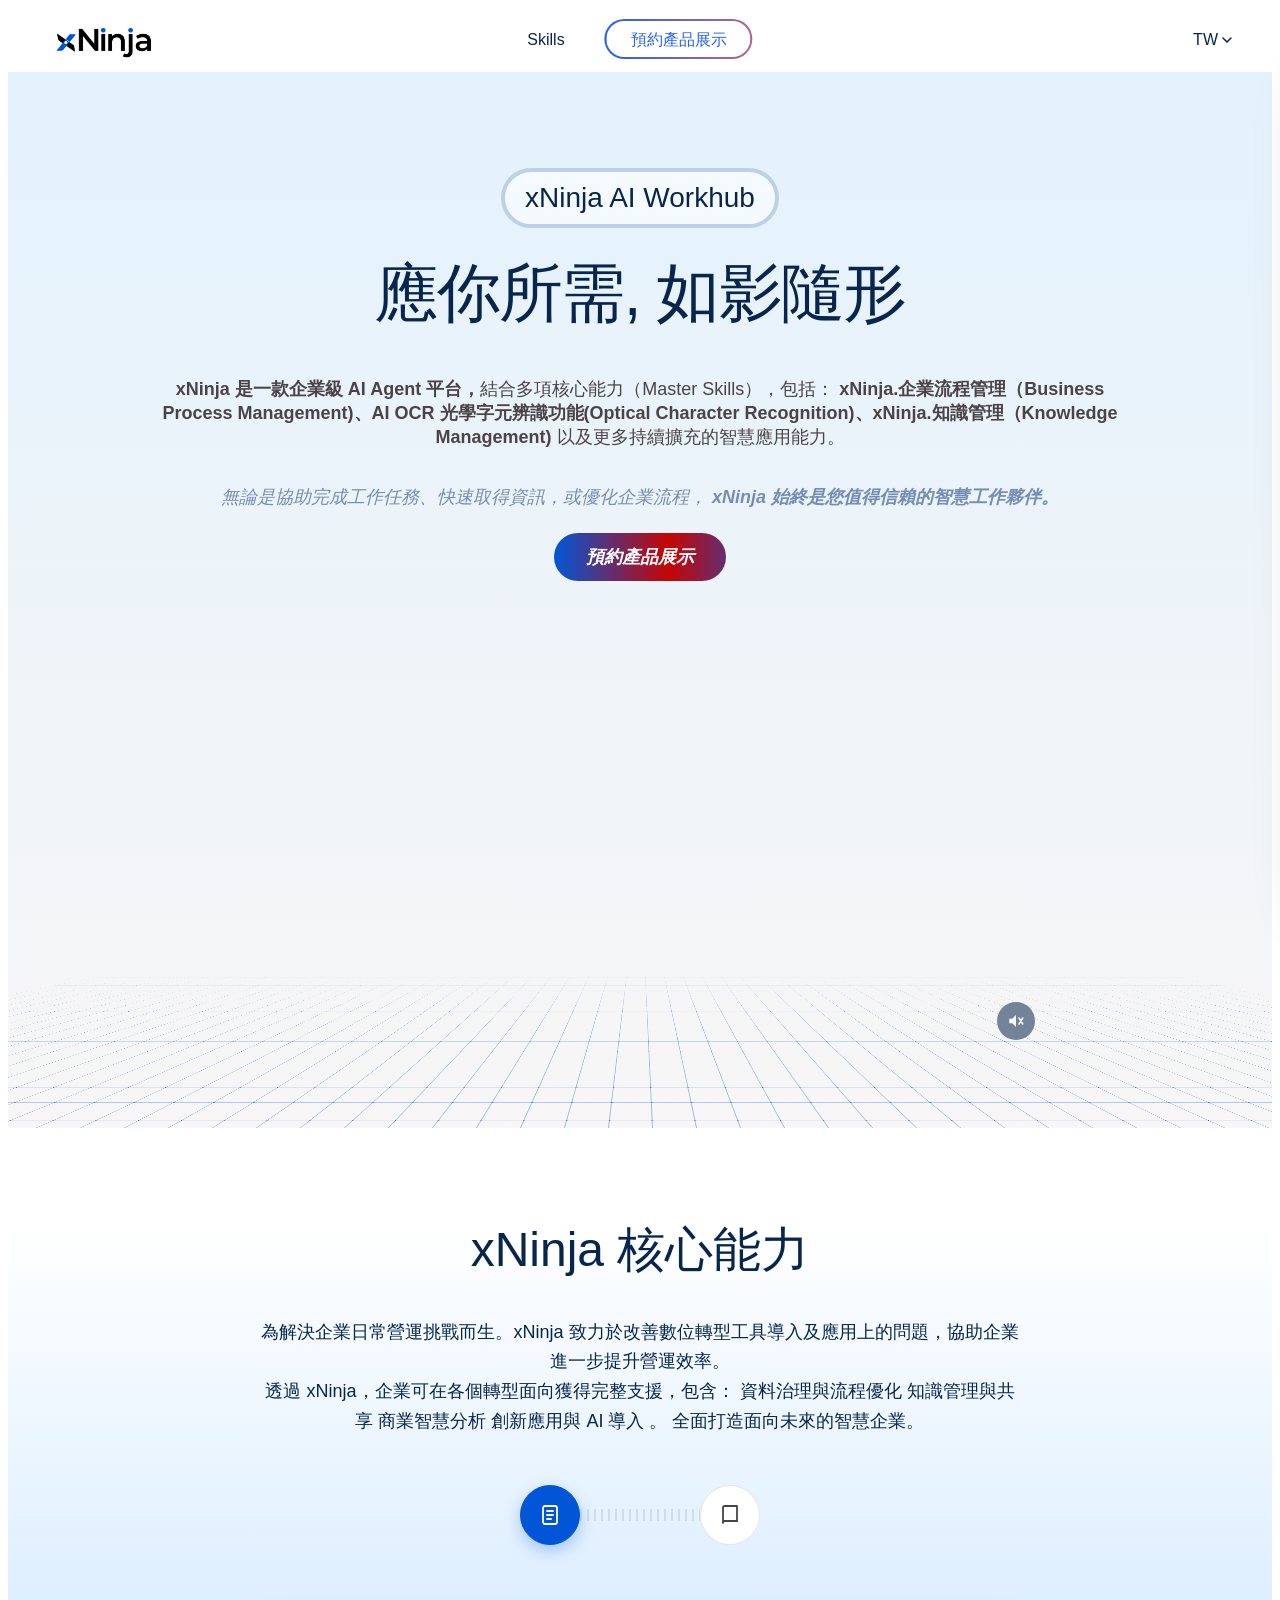
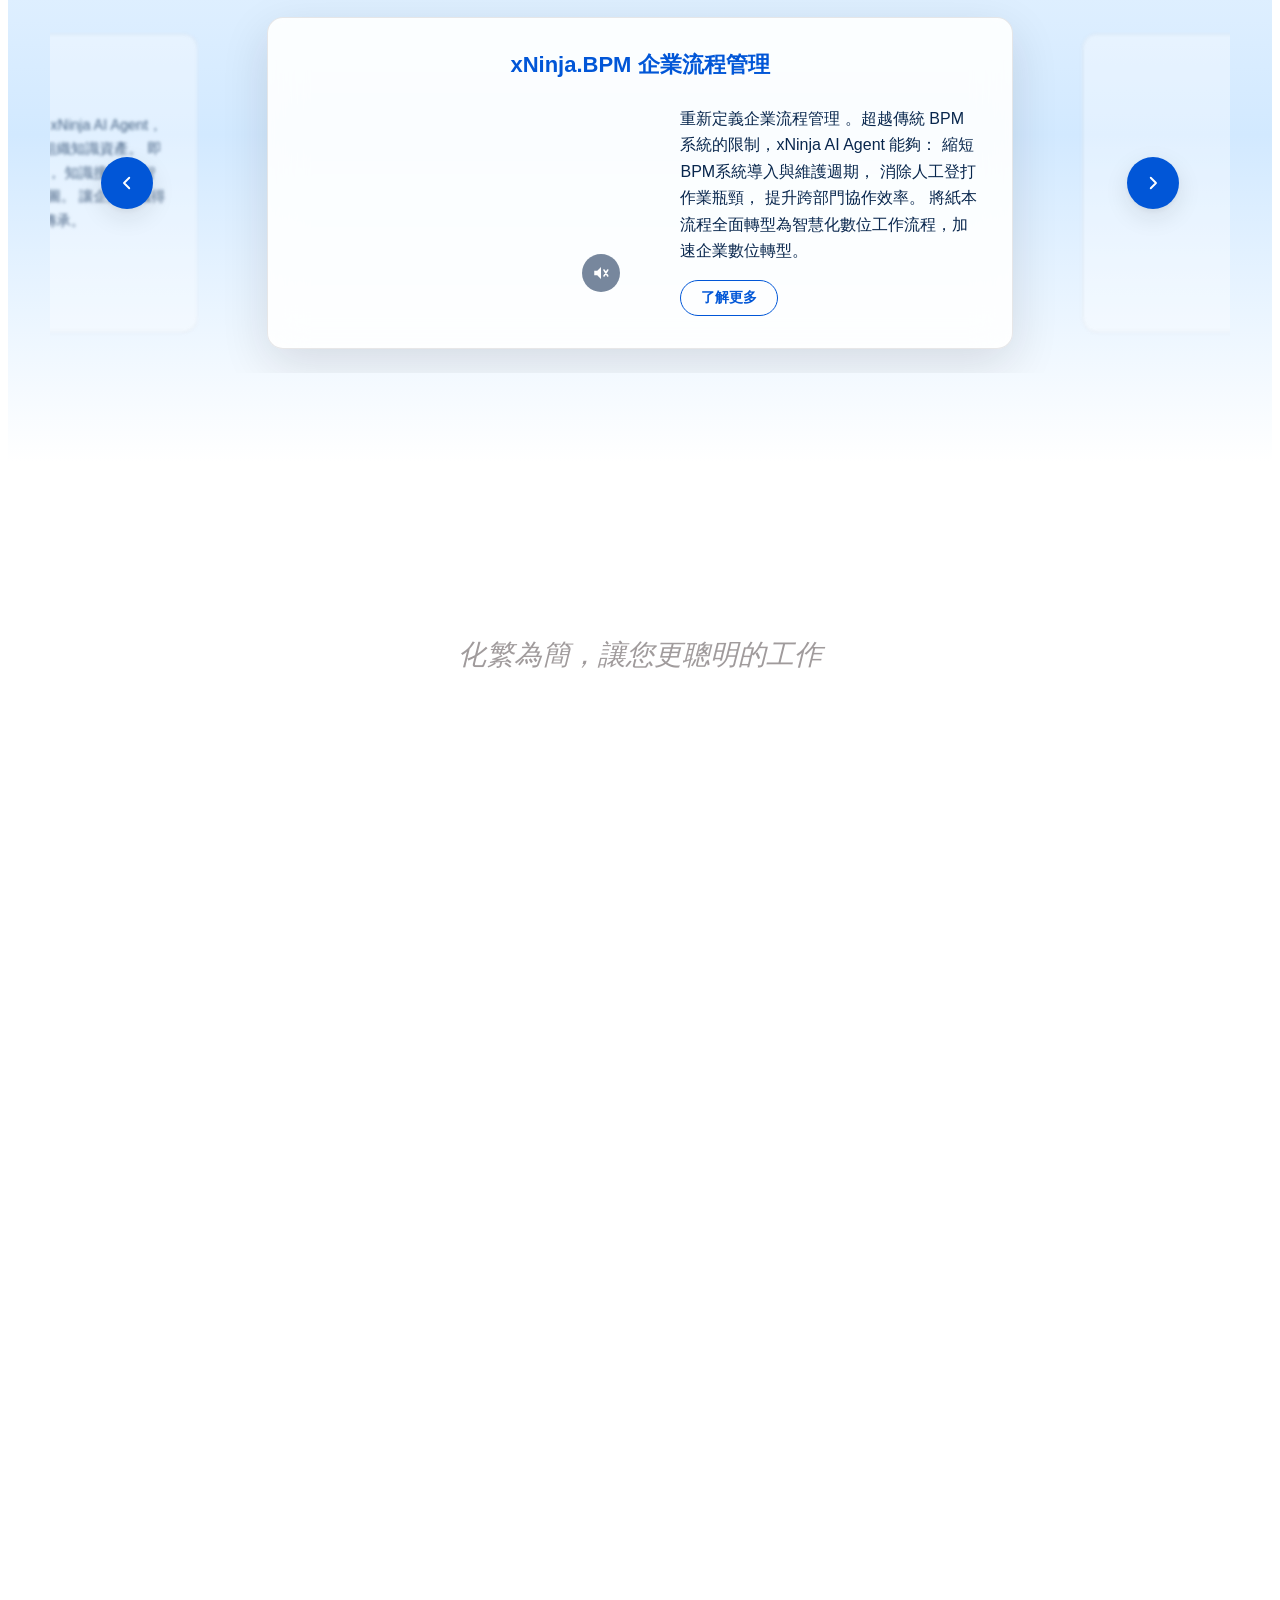
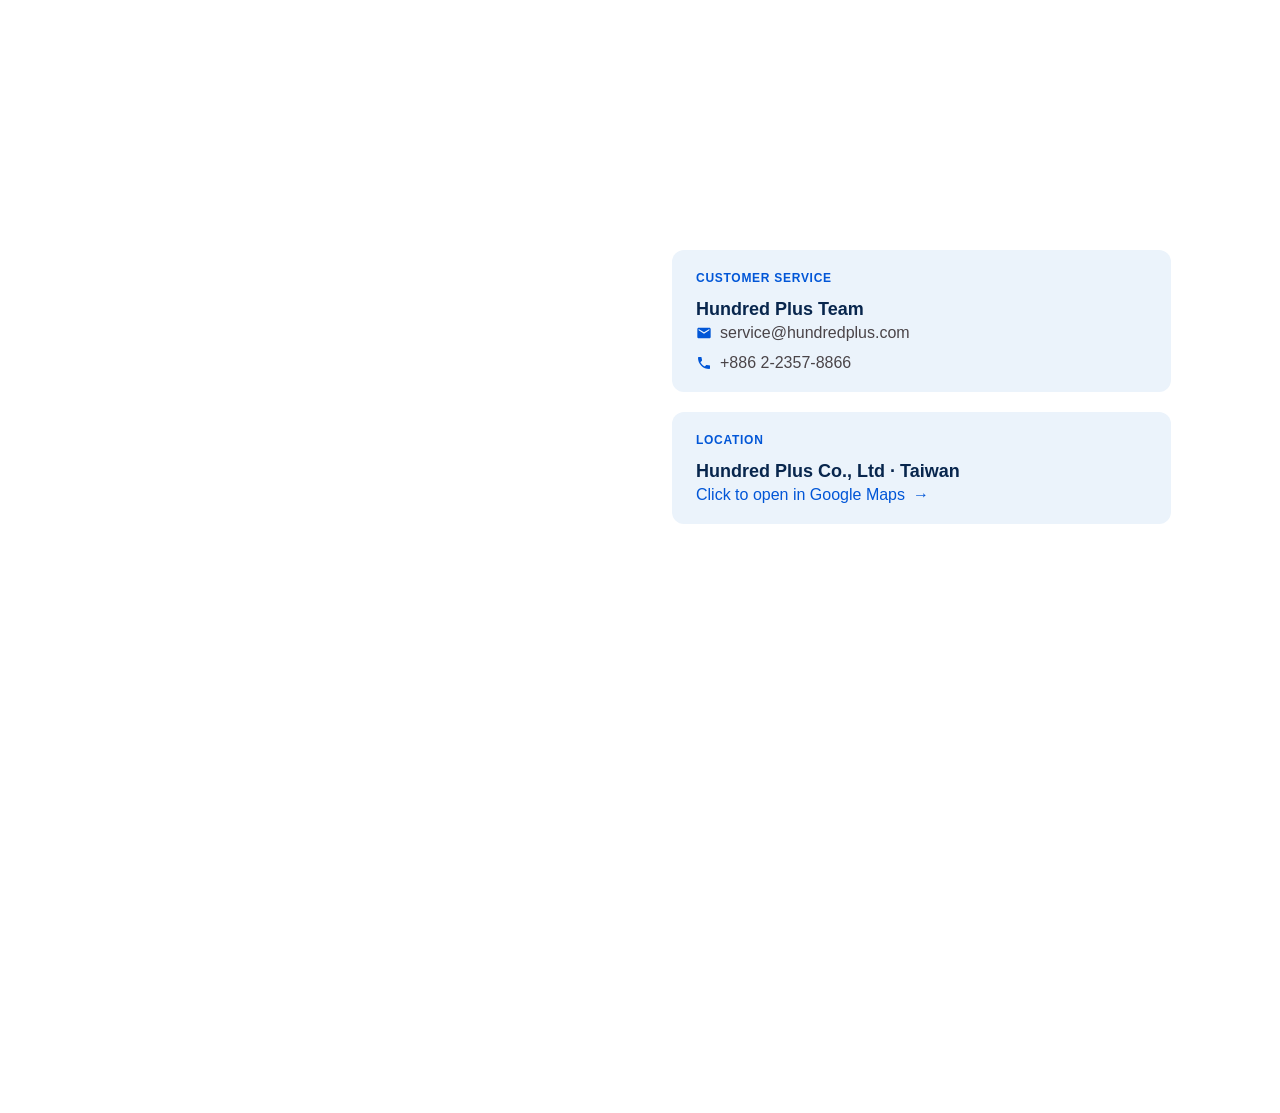
==== tw.html @ 0dd74d6f "Initial commit" ====
<!doctype html>
<html lang="en">
  <head>
    <meta charset="UTF-8" />
    <meta name="viewport" content="width=device-width, initial-scale=1.0" />
    <title>Document</title>
    <!-- In your <head> -->
    <link rel="stylesheet" href="/css/tokens.css" />
    <link rel="stylesheet" href="/css/navbar.css" />
    <link rel="stylesheet" href="/css/fonts.css" />
    <link rel="stylesheet" href="/css/hero.css" />
    <link rel="stylesheet" href="/css/text_sizes.css" />
    <link rel="stylesheet" href="/css/features.css" />
    <link rel="stylesheet" href="/css/cta.css" />
    <link rel="stylesheet" href="/css/footer.css" />
    <link rel="stylesheet" href="/css/demo-popup.css" />
  </head>
  <nav class="navbar">
    <a href="/" class="navbar__logo">
      <img src="../assets/images/xNinja_logo.png" alt="xNinja" />
    </a>

    <ul class="navbar__links">
      <!-- <li><a href="/about.html" data-i18n="nav.about">About Us</a></li> -->
      <!-- <li><a href="/news.html" data-i18n="nav.news">News</a></li> -->

      <!-- Products: mega menu trigger -->
      <li class="navbar__item navbar__has-mega">
        <a
          class="navbar__products-trigger"
          aria-haspopup="true"
          aria-expanded="false"
          >Skills</a
        >

        <div class="mega" role="menu" aria-label="Products">
          <span
            class="mega__corner mega__corner--left"
            aria-hidden="true"
          ></span>
          <span
            class="mega__corner mega__corner--right"
            aria-hidden="true"
          ></span>

          <h3 class="mega__title">xNinja 核心能力</h3>

          <ul class="mega__list">
            <li>
              <a class="mega__link" href="/xNinja_bpm_tw.html" role="menuitem">
                <span
                  >xNinja.企業流程管理（BPM）</span
                >
                <span class="mega__chev" aria-hidden="true">&gt;</span>
              </a>
            </li>
            <li>
              <a class="mega__link" href="/xNinja_km_tw.html" role="menuitem">
                <span>xNinja.知識管理（KM）</span>
                <span class="mega__chev" aria-hidden="true">&gt;</span>
              </a>
            </li>
          </ul>
        </div>
      </li>

      <!-- <li><a href="/pricing.html" data-i18n="nav.pricing">Pricing</a></li> -->
      <li>
        <a href="#" class="navbar__cta" data-demo-open
          >預約產品展示</a
        >
      </li>
    </ul>

    <div class="navbar__lang">
      <button
        class="lang-toggle"
        id="langToggle"
        aria-haspopup="true"
        aria-expanded="false"
      >
        <span id="langCurrent">TW</span>
        <svg
          class="lang-arrow"
          width="10"
          height="6"
          viewBox="0 0 10 6"
          fill="none"
        >
          <path
            d="M1 1L5 5L9 1"
            stroke="currentColor"
            stroke-width="1.5"
            stroke-linecap="round"
          />
        </svg>
      </button>
      <ul class="lang-dropdown" id="langDropdown" role="menu">
        <li><button role="menuitem" data-lang="en">EN</button></li>
        <li><button role="menuitem" data-lang="tw">TW</button></li>
        <!-- <li><button role="menuitem" data-lang="th">TH</button></li>
        <li><button role="menuitem" data-lang="idn">IDN</button></li> -->
      </ul>
    </div>

    <!-- Hamburger (mobile) -->
    <button class="navbar__hamburger" id="hamburger" aria-label="Open menu">
      <span></span><span></span><span></span>
    </button>
  </nav>

  <!-- Mobile drawer -->
  <div class="navbar__drawer" id="navDrawer">
    <ul>
      <li><a href="/about.html">About Us</a></li>
      <li><a href="/news.html">News</a></li>
      <li>
        <a href="/products.html">Products</a>
        <ul class="drawer-sub">
          <li>
            <a href="/xNinja_bpm.html"
              >xNinja. Business Process Management (BPM)</a
            >
          </li>
          <li>
            <a href="/xNinja_km.html"
              >xNinja.Knowledge Management</a
            >
          </li>
        </ul>
      </li>
      <li><a href="/pricing.html">Pricing</a></li>
    </ul>
    <div class="drawer-lang">
      <button href="tw.html">EN</button>
      <button href="tw.html">TW</button>
      <button>TH</button>
      <button >IDN</button>
    </div>
  </div>
  <div class="navbar__overlay" id="navOverlay"></div>


<section class="hero">
  <div class="hero__inner">
  
<h2 class="hero__subhead">xNinja AI Workhub</h2>
  <h1 class="hero__title text-display">
	應你所需, 如影隨形
    </h1>
    <p class="hero__subtitle">
<b>xNinja 是一款企業級 AI Agent 平台，</b>結合多項核心能力（Master Skills），包括：

<b>xNinja.企業流程管理（Business Process Management)、AI OCR 光學字元辨識功能(Optical Character Recognition)、xNinja.知識管理（Knowledge Management)</b>
 以及更多持續擴充的智慧應用能力。</p><br>
   <span class="hero__quote">
      無論是協助完成工作任務、快速取得資訊，或優化企業流程，
<b>xNinja 始終是您值得信賴的智慧工作夥伴。</b>
    </sp> 

    <div class="hero__cta-row">
      <span class="hero__cta-line hero__cta-line--left" aria-hidden="true"></span>
<a href="#" class="hero__cta" data-demo-open>預約產品展示</a>
      <span class="hero__cta-line hero__cta-line--right" aria-hidden="true"></span>
    </div>

     <div class="hero__media">
          <div class="skill_section__video" data-skill-video>
            <video
              class="skill_section__media"
              muted
              loop
              playsinline
              preload="none"
              poster="assets/images/km-video-poster.jpg"
            >
              <source src="assets/video/xNinja-intro.mp4" type="video/webm" />
              <source src="assets/video/xNinja-intro.mp4" type="video/mp4" />
            </video>

            <div class="skill_section__controls">
              <div class="skill_section__controls-group">
                <button
                  type="button"
                  class="skill_section__btn"
                  data-skill-back
                  aria-label="Back 10 seconds"
                >
                  <svg
                    class="skill_section__icon"
                    viewBox="0 0 24 24"
                    aria-hidden="true"
                  >
                    <path
                      d="M11 5v14L2 12zM20 5v14l-9-7z"
                      fill="currentColor"
                    />
                  </svg>
                </button>

                <button
                  type="button"
                  class="skill_section__btn"
                  data-skill-playpause
                  data-playing="false"
                  aria-label="Play"
                >
                  <svg
                    class="skill_section__icon skill_section__icon--play"
                    viewBox="0 0 24 24"
                    aria-hidden="true"
                  >
                    <path d="M8 5v14l11-7z" fill="currentColor" />
                  </svg>
                  <svg
                    class="skill_section__icon skill_section__icon--pause"
                    viewBox="0 0 24 24"
                    aria-hidden="true"
                  >
                    <path d="M7 5h3v14H7zM14 5h3v14h-3z" fill="currentColor" />
                  </svg>
                </button>

                <button
                  type="button"
                  class="skill_section__btn"
                  data-skill-forward
                  aria-label="Forward 10 seconds"
                >
                  <svg
                    class="skill_section__icon"
                    viewBox="0 0 24 24"
                    aria-hidden="true"
                  >
                    <path d="M13 5v14l9-7zM4 5v14l9-7z" fill="currentColor" />
                  </svg>
                </button>
              </div>

              <button
                type="button"
                class="skill_section__btn"
                data-sound-toggle
                aria-pressed="false"
                aria-label="Turn on sound"
              >
                <svg
                  class="skill_section__icon skill_section__icon--muted"
                  viewBox="0 0 24 24"
                  aria-hidden="true"
                >
                  <path d="M3 9v6h4l5 5V4L7 9H3z" fill="currentColor" />
                  <path
                    d="M16 8l5 8M21 8l-5 8"
                    stroke="currentColor"
                    stroke-width="2"
                    stroke-linecap="round"
                    fill="none"
                  />
                </svg>
                <svg
                  class="skill_section__icon skill_section__icon--sound"
                  viewBox="0 0 24 24"
                  aria-hidden="true"
                >
                  <path d="M3 9v6h4l5 5V4L7 9H3z" fill="currentColor" />
                  <path
                    d="M16 9a4 4 0 0 1 0 6M18.5 6.5a8 8 0 0 1 0 11"
                    fill="none"
                    stroke="currentColor"
                    stroke-width="2"
                    stroke-linecap="round"
                  />
                </svg>
              </button>
            </div>
          </div>
        </div>
  </div>
</section>

<section class="skills">
  <div class="skills__inner">
    <div class="skills__intro"> <h2 class="skills__title">xNinja 核心能力</h2>
    <span class="skills__lead text-body-lg">
    為解決企業日常營運挑戰而生。xNinja 致力於改善數位轉型工具導入及應用上的問題，協助企業進一步提升營運效率。
<br>透過 xNinja，企業可在各個轉型面向獲得完整支援，包含：
資料治理與流程優化
知識管理與共享
商業智慧分析
創新應用與 AI 導入 。
全面打造面向未來的智慧企業。
</div>
   
<!-- Skill stepper: one icon per Master Skill -->
<!-- Skill stepper: one icon per Master Skill -->
<div class="skills__steps" aria-label="xNinja Master Skills">
  <!-- BPM — form icon -->
  <button
    class="skills__step skills__step--active"
    type="button"
    data-skill-key="skills.bpm.video"
    aria-label="xNinja.Business Process Management"
  >
    <svg viewBox="0 0 24 24" fill="none" stroke="currentColor"
         stroke-width="1.8" stroke-linecap="round" stroke-linejoin="round" aria-hidden="true">
      <rect x="5" y="3" width="14" height="18" rx="2" />
      <path d="M9 8h6M9 12h6M9 16h4" />
    </svg>
  </button>

  <span class="skills__step-line" aria-hidden="true"></span>

  <!-- KM — book icon -->
  <button
    class="skills__step"
    type="button"
    data-skill-key="skills.km.video"
    aria-label="xNinja.Knowledge Management"
  >
    <svg viewBox="0 0 24 24" fill="none" stroke="currentColor"
         stroke-width="1.8" stroke-linecap="round" stroke-linejoin="round" aria-hidden="true">
      <path d="M5 4.5A1.5 1.5 0 0 1 6.5 3H19v15H6.5A1.5 1.5 0 0 0 5 19.5z" />
      <path d="M5 19.5A1.5 1.5 0 0 1 6.5 18H19" />
    </svg>
  </button>
</div>
    <div class="skills__carousel">
      <button class="skills__nav skills__nav--prev" type="button" aria-label="Previous skill">
        <svg width="18" height="18" viewBox="0 0 24 24" aria-hidden="true">
          <path d="M15 5l-7 7 7 7" fill="none" stroke="currentColor" stroke-width="2.5" stroke-linecap="round" stroke-linejoin="round" />
        </svg>
      </button>

      <div class="skills__viewport">
        <div class="skills__track">

          <!-- Card: BPM -->
          <article class="skill-card skill-card--active" data-video-key="skills.bpm.video">
            <h3 class="skill-card__title">xNinja.BPM 企業流程管理</h3>
            <div class="skill-card__body">
            <div class="skill_section__video" data-skill-video>
  <video
    class="skill_section__media"
    muted
    loop
    playsinline
    preload="none"
    poster="assets/images/bpm-video-poster.jpg">
    <source src="assets/video/bpm-demo.webm" type="video/webm">
    <source src="assets/video/bpm-demo.mp4" type="video/mp4">
  </video>

  <div class="skill_section__controls">
    <div class="skill_section__controls-group">
      <button type="button" class="skill_section__btn" data-skill-back aria-label="Back 10 seconds">
        <svg class="skill_section__icon" viewBox="0 0 24 24" aria-hidden="true">
          <path d="M11 5v14L2 12zM20 5v14l-9-7z" fill="currentColor"/>
        </svg>
      </button>

      <button type="button" class="skill_section__btn" data-skill-playpause data-playing="false" aria-label="Play">
        <svg class="skill_section__icon skill_section__icon--play" viewBox="0 0 24 24" aria-hidden="true">
          <path d="M8 5v14l11-7z" fill="currentColor"/>
        </svg>
        <svg class="skill_section__icon skill_section__icon--pause" viewBox="0 0 24 24" aria-hidden="true">
          <path d="M7 5h3v14H7zM14 5h3v14h-3z" fill="currentColor"/>
        </svg>
      </button>

      <button type="button" class="skill_section__btn" data-skill-forward aria-label="Forward 10 seconds">
        <svg class="skill_section__icon" viewBox="0 0 24 24" aria-hidden="true">
          <path d="M13 5v14l9-7zM4 5v14l9-7z" fill="currentColor"/>
        </svg>
      </button>
    </div>

    <button type="button" class="skill_section__btn" data-sound-toggle aria-pressed="false" aria-label="Turn on sound">
      <svg class="skill_section__icon skill_section__icon--muted" viewBox="0 0 24 24" aria-hidden="true">
        <path d="M3 9v6h4l5 5V4L7 9H3z" fill="currentColor"/>
        <path d="M16 8l5 8M21 8l-5 8" stroke="currentColor" stroke-width="2" stroke-linecap="round" fill="none"/>
      </svg>
      <svg class="skill_section__icon skill_section__icon--sound" viewBox="0 0 24 24" aria-hidden="true">
        <path d="M3 9v6h4l5 5V4L7 9H3z" fill="currentColor"/>
        <path d="M16 9a4 4 0 0 1 0 6M18.5 6.5a8 8 0 0 1 0 11" fill="none" stroke="currentColor" stroke-width="2" stroke-linecap="round"/>
      </svg>
    </button>
  </div>
</div>
              <div class="skill-card__text">
                <p class="skill-card__desc text-body">
                重新定義企業流程管理 。超越傳統 BPM 系統的限制，xNinja AI Agent 能夠：
縮短BPM系統導入與維護週期，
消除人工登打作業瓶頸，
提升跨部門協作效率。
將紙本流程全面轉型為智慧化數位工作流程，加速企業數位轉型。
 </p>
           
                <a class="skill-card__more" href="/xNinja_bpm_tw.html">了解更多</a>
              </div>
            </div>
          </article>

          <!-- Card: KM -->
          <article class="skill-card" data-video-key="skills.km.video">
            <h3 class="skill-card__title">xNinja.知識管理</h3>
            <div class="skill-card__body">
          <div class="skill_section__video" data-skill-video>
  <video
    class="skill_section__media"
    muted
    loop
    playsinline
    preload="none"
    poster="assets/images/km-video-poster.jpg">
    <source src="assets/video/km-demo.webm" type="video/webm">
    <source src="assets/video/km-demo.mp4" type="video/mp4">
  </video>

  <div class="skill_section__controls">
    <div class="skill_section__controls-group">
      <button type="button" class="skill_section__btn" data-skill-back aria-label="Back 10 seconds">
        <svg class="skill_section__icon" viewBox="0 0 24 24" aria-hidden="true">
          <path d="M11 5v14L2 12zM20 5v14l-9-7z" fill="currentColor"/>
        </svg>
      </button>

      <button type="button" class="skill_section__btn" data-skill-playpause data-playing="false" aria-label="Play">
        <svg class="skill_section__icon skill_section__icon--play" viewBox="0 0 24 24" aria-hidden="true">
          <path d="M8 5v14l11-7z" fill="currentColor"/>
        </svg>
        <svg class="skill_section__icon skill_section__icon--pause" viewBox="0 0 24 24" aria-hidden="true">
          <path d="M7 5h3v14H7zM14 5h3v14h-3z" fill="currentColor"/>
        </svg>
      </button>

      <button type="button" class="skill_section__btn" data-skill-forward aria-label="Forward 10 seconds">
        <svg class="skill_section__icon" viewBox="0 0 24 24" aria-hidden="true">
          <path d="M13 5v14l9-7zM4 5v14l9-7z" fill="currentColor"/>
        </svg>
      </button>
    </div>

 
  </div>
</div>
              <div class="skill-card__text">
                <p class="skill-card__desc text-body">
                釋放企業知識價值
透過 xNinja AI Agent，企業能夠更有效地運用組織知識資產。
即時完成：
知識文章生成，
知識搜尋，
智慧重點摘要，
企業流程圖。
讓企業知識得以快速被找出、應用與傳承。</p>
                <a class="skill-card__more" href="/xNinja_km_tw.html">了解更多</a>
              </div>
            </div>
          </article>

        </div>
      </div>

      <button class="skills__nav skills__nav--next" type="button" aria-label="Next skill">
        <svg width="18" height="18" viewBox="0 0 24 24" aria-hidden="true">
          <path d="M9 5l7 7-7 7" fill="none" stroke="currentColor" stroke-width="2.5" stroke-linecap="round" stroke-linejoin="round" />
        </svg>
      </button>
    </div>
  </div>
</section>

<section class="challenge">
  <div class="challenge__inner">
    <div class="challenge__header">
    <h2 class="skills__title reveal reveal--up">
      xNinja 協助企業解決的挑戰<br>
    </h2>
      <span class="skills__subtitle">化繁為簡，讓您更聰明的工作</span>
      </div>
    <!-- Row 1: text left, image right -->
    <div class="challenge__row">
      <div class="challenge__content reveal reveal--left">
        <h3 class="challenge__subtitle">
          快速推動企業數位化
        </h3>
        <ul class="challenge__list">
          <li class="challenge__item">
            <svg class="challenge__check" viewBox="0 0 20 20" aria-hidden="true">
              <circle cx="10" cy="10" r="10" />
              <path d="M5.8 10.3l2.7 2.7 5.7-6" />
            </svg>
            <span>消除冗長的系統導入週期</span>
          </li>
          <li class="challenge__item text-body">
            <svg class="challenge__check" viewBox="0 0 20 20" aria-hidden="true">
              <circle cx="10" cy="10" r="10" />
              <path d="M5.8 10.3l2.7 2.7 5.7-6" />
            </svg>
            <span>打破語言與跨國溝通障礙</span>
          </li>
          <li class="challenge__item text-body">
            <svg class="challenge__check" viewBox="0 0 20 20" aria-hidden="true">
              <circle cx="10" cy="10" r="10" />
              <path d="M5.8 10.3l2.7 2.7 5.7-6" />
            </svg>
            <span>建立全企業一致性的表單與流程標準</span>
          </li>
          <li class="challenge__item text-body">
            <svg class="challenge__check" viewBox="0 0 20 20" aria-hidden="true">
              <circle cx="10" cy="10" r="10" />
              <path d="M5.8 10.3l2.7 2.7 5.7-6" />
            </svg>
            <span>加速資料蒐集與處理效率</span>
          </li>
        </ul>
      </div>

      <div class="challenge__media reveal reveal--right" role="img"
           aria-label="Rapid enterprise digitalization illustration">
          <img src="/assets/images/bpm_illustration.png">
          </div>
    </div>

    <!-- Row 2: image left, text right -->
    <div class="challenge__row challenge__row--reverse">
      <div class="challenge__content reveal reveal--right">
        <h3 class="challenge__subtitle">
          提升組織生產力
        </h3>
        <ul class="challenge__list">
          <li class="challenge__item text-body">
            <svg class="challenge__check" viewBox="0 0 20 20" aria-hidden="true">
              <circle cx="10" cy="10" r="10" />
              <path d="M5.8 10.3l2.7 2.7 5.7-6" />
            </svg>
            <span>輕鬆將企業知識與文件集中管理</span>
          </li>
          <li class="challenge__item text-body">
            <svg class="challenge__check" viewBox="0 0 20 20" aria-hidden="true">
              <circle cx="10" cy="10" r="10" />
              <path d="M5.8 10.3l2.7 2.7 5.7-6" />
            </svg>
            <span>快速取得關鍵資訊，讓員工專注於高價值工作</span>
          </li>
          <li class="challenge__item text-body">
            <svg class="challenge__check" viewBox="0 0 20 20" aria-hidden="true">
              <circle cx="10" cy="10" r="10" />
              <path d="M5.8 10.3l2.7 2.7 5.7-6" />
            </svg>
            <span>將複雜文件轉換為精簡且可執行的摘要內容</span>
          </li>
          <li class="challenge__item text-body">
            <svg class="challenge__check" viewBox="0 0 20 20" aria-hidden="true">
              <circle cx="10" cy="10" r="10" />
              <path d="M5.8 10.3l2.7 2.7 5.7-6" />
            </svg>
            <span>透過流程圖提高理解效率與執行品質</span>
          </li>
        </ul>
      </div>

      <div class="challenge__media reveal reveal--left" role="img"
           aria-label="Accelerated workforce productivity illustration">
          <img src="/assets/images/km_illustration.png"></div>
    </div>
  </div>
</section>


<section class="cta">
  <div class="cta__panel">
    <div class="cta__grid">
      <!-- Left: intro -->
      <div class="cta__intro">
        <h2 class="cta__title">體驗 xNinja 的智慧工作方式</h2>
        <p class="cta__lead text-body-lg">立即聯繫 百加資通團隊，安排進一步展示，親身體驗 xNinja 如何協助企業打造更高效、更智慧的辦公模式。</p>
        <a class="cta__button" href="#" data-demo-open>
          <span>預約產品展示</span>
          <span aria-hidden="true">→</span>
        </a>
      </div>

      <!-- Right: contact cards -->
      <div class="cta__cards">
        <div class="cta__card">
          <span class="text-label cta__label">Customer Service</span>
          <p class="cta__name">Hundred Plus Team</p>
          <a class="cta__email" href="mailto:service@hundredplus.com">
            <svg class="cta__icon" viewBox="0 0 24 24" fill="currentColor" aria-hidden="true">
              <path d="M20 4H4c-1.1 0-1.99.9-1.99 2L2 18c0 1.1.9 2 2 2h16c1.1 0 2-.9 2-2V6c0-1.1-.9-2-2-2zm0 4l-8 5-8-5V6l8 5 8-5v2z"/>
            </svg>
            service@hundredplus.com
          </a>
          <a class="cta__phone" href="tel:+886223578866">
            <svg class="cta__icon" viewBox="0 0 24 24" fill="currentColor" aria-hidden="true">
              <path d="M6.62 10.79c1.44 2.83 3.76 5.14 6.59 6.59l2.2-2.2c.27-.27.67-.36 1.02-.24 1.12.37 2.33.57 3.57.57.55 0 1 .45 1 1V20c0 .55-.45 1-1 1-9.39 0-17-7.61-17-17 0-.55.45-1 1-1h3.5c.55 0 1 .45 1 1 0 1.25.2 2.45.57 3.57.11.35.03.74-.25 1.02l-2.2 2.2z"/>
            </svg>
            +886 2-2357-8866
          </a>
        </div>

        <!-- <div class="cta__card">
          <span class="text-label cta__label">聯絡資訊</span>
          <div class="cta__contact">
            <p class="cta__name">Oscar Shan</p>
            <a class="cta__email" href="mailto:reyner@hundredplus.com">
              <svg class="cta__icon" viewBox="0 0 24 24" fill="currentColor" aria-hidden="true">
                <path d="M20 4H4c-1.1 0-1.99.9-1.99 2L2 18c0 1.1.9 2 2 2h16c1.1 0 2-.9 2-2V6c0-1.1-.9-2-2-2zm0 4l-8 5-8-5V6l8 5 8-5v2z"/>
              </svg>
              oscar.shan@hundredplus.com
            </a>
            <a class="cta__phone" href="tel:+886223578866,100">
              <svg class="cta__icon" viewBox="0 0 24 24" fill="currentColor" aria-hidden="true">
                <path d="M6.62 10.79c1.44 2.83 3.76 5.14 6.59 6.59l2.2-2.2c.27-.27.67-.36 1.02-.24 1.12.37 2.33.57 3.57.57.55 0 1 .45 1 1V20c0 .55-.45 1-1 1-9.39 0-17-7.61-17-17 0-.55.45-1 1-1h3.5c.55 0 1 .45 1 1 0 1.25.2 2.45.57 3.57.11.35.03.74-.25 1.02l-2.2 2.2z"/>
              </svg>
              +886 2-2357-8866 #108
            </a>
          </div>
          <div class="cta__contact">
            <p class="cta__name">Evelyn Tang</p>
            <a class="cta__email" href="mailto:new.han@hundredplus.com">
              <svg class="cta__icon" viewBox="0 0 24 24" fill="currentColor" aria-hidden="true">
                <path d="M20 4H4c-1.1 0-1.99.9-1.99 2L2 18c0 1.1.9 2 2 2h16c1.1 0 2-.9 2-2V6c0-1.1-.9-2-2-2zm0 4l-8 5-8-5V6l8 5 8-5v2z"/>
              </svg>
              evelyn.tang@hundredplus.com
            </a>
            <a class="cta__phone" href="tel:+886223578866,106">
              <svg class="cta__icon" viewBox="0 0 24 24" fill="currentColor" aria-hidden="true">
                <path d="M6.62 10.79c1.44 2.83 3.76 5.14 6.59 6.59l2.2-2.2c.27-.27.67-.36 1.02-.24 1.12.37 2.33.57 3.57.57.55 0 1 .45 1 1V20c0 .55-.45 1-1 1-9.39 0-17-7.61-17-17 0-.55.45-1 1-1h3.5c.55 0 1 .45 1 1 0 1.25.2 2.45.57 3.57.11.35.03.74-.25 1.02l-2.2 2.2z"/>
              </svg>
              +886 2-2357-8866 #105
            </a>
          </div>
        </div> -->

        <div class="cta__card">
          <span class="text-label cta__label">
            <span>Location</span>
          </span>
          <p class="cta__name">Hundred Plus Co., Ltd · Taiwan</p>
          <a class="cta__email cta__maplink"
             href="https://maps.google.com/?q=Hundred+Plus+Co+Ltd+Taiwan"
             target="_blank" rel="noopener">
            <span>Click to open in Google Maps</span>
            <span aria-hidden="true">→</span>
          </a>
        </div>
      </div>
    </div>
  </div>
</section>
<div id="demo-modal-placeholder"></div> 
<div id="footer-placeholder"></div>
<script src="/js/navbar.js"></script>
<script src="/js/features.js"></script>
<script src="/js/homepage.js"></script>
<script src="/js/demo-popup.js"></script>
<script src="js/skill-video.js"></script>
</body>
</html>
---- css/tokens.css ----
/* ==========================================================================
   Design Tokens
   Project typography system — EN / ZH / TH
   ========================================================================== */

:root {
  /* --------------------------------------------------------------------------
     FONT STACKS
     Local files loaded via @font-face in fonts.css.
     Fallbacks ordered: same style → OS default → generic.
  -------------------------------------------------------------------------- */

  --font-en: "Montserrat", sans-serif;
  --font-mono: "Montserrat", sans-serif;
  --font-tw: "ChironGoRoundTC", "Noto Sans TC", sans-serif;
  --font-th: "Noto Sans Thai", sans-serif;

  /* --------------------------------------------------------------------------
     TYPE SCALE  (fluid via clamp — min @ ~375px / max @ ~1440px)
     Usage: font-size: var(--scale-lg);
  -------------------------------------------------------------------------- */

  --scale-2xs: clamp(0.625rem, 1.4vw, 0.75rem); /*  10–12px */
  --scale-xs: clamp(0.75rem, 1.8vw, 0.875rem); /*  12–14px */
  --scale-sm: clamp(0.875rem, 2vw, 1rem); /*  14–16px */
  --scale-base: clamp(1rem, 2.2vw, 1.125rem); /*  16–18px */
  --scale-lg: clamp(1.125rem, 2.5vw, 1.375rem); /*  18–22px */
  --scale-xl: clamp(1.375rem, 3.5vw, 1.75rem); /*  22–28px */
  --scale-2xl: clamp(1.75rem, 4.5vw, 2.25rem); /*  28–36px */
  --scale-3xl: clamp(2.25rem, 6vw, 3rem); /*  36–48px */
  --scale-4xl: clamp(3rem, 8vw, 4rem); /*  48–64px */
  --scale-5xl: clamp(3.75rem, 10vw, 5rem); /*  60–80px */

  /* --------------------------------------------------------------------------
     FONT WEIGHTS
     Montserrat: 100 / 200 / 300 / 400 / 500 / 600 / 700 / 800 / 900 (+ italics)
     DM Mono: 300 / 400 / 500 (+ italics)
     ChironGoRoundTC: 300 / 400 / 500 / 600 / 700 / 800 / 900
     Noto Sans Thai: 100 / 300 / 400 / 500 / 600 / 700 / 800 / 900
  -------------------------------------------------------------------------- */

  --weight-thin: 100;
  --weight-extralight: 200;
  --weight-light: 300;
  --weight-regular: 400;
  --weight-medium: 500;
  --weight-semibold: 600;
  --weight-bold: 700;
  --weight-extrabold: 800;
  --weight-black: 900;

  /* DM Mono only ships 300 / 400 / 500 — use these aliases for mono text */
  --weight-mono-light: 300;
  --weight-mono-regular: 400;
  --weight-mono-medium: 500;

  /* --------------------------------------------------------------------------
     LINE HEIGHTS — per-language
     Thai vowels stack above AND below consonants → needs the most room.
     CJK square glyphs → mid range.
     Latin → tightest at display, relaxed at body.
  -------------------------------------------------------------------------- */

  /* English (Montserrat) */
  --lh-en-display: 1.05;
  --lh-en-heading: 1.2;
  --lh-en-subhead: 1.3;
  --lh-en-body: 1.65;
  --lh-en-caption: 1.5;
  --lh-en-label: 1.4;

  /* Chinese (ChironGoRoundTC) */
  --lh-tw-display: 1.1;
  --lh-tw-heading: 1.2;
  --lh-tw-subhead: 1.3;
  --lh-tw-body: 1.85; /* CJK needs generous line spacing */
  --lh-tw-caption: 1.6;
  --lh-tw-label: 1.5;

  /* Thai (Noto Sans Thai) */
  --lh-th-display: 1.2;
  --lh-th-heading: 1.3;
  --lh-th-subhead: 1.45;
  --lh-th-body: 2; /* minimum — diacritics above + below */
  --lh-th-caption: 1.7;
  --lh-th-label: 1.6;

  /* Feature Grid Spacing */
  --page-x: clamp(var(--space-6), 5vw, var(--space-16));
  /* --------------------------------------------------------------------------
     LETTER SPACING — per-language
     EN: tighten at large display, open up at small caps/labels.
     TW: slightly positive at display; NEVER negative for CJK.
     TH: leave at 0 — Thai script doesn't use tracking.
  -------------------------------------------------------------------------- */

  --ls-en-display: -0.025em;
  --ls-en-heading: -0.015em;
  --ls-en-subhead: -0.01em;
  --ls-en-body: 0em;
  --ls-en-label: 0.06em; /* uppercase labels */
  --ls-en-caption: 0.01em;

  --ls-tw-display: 0.02em;
  --ls-tw-heading: 0.01em;
  --ls-tw-body: 0em;
  --ls-tw-label: 0.05em;

  --ls-th-display: 0em;
  --ls-th-body: 0em;

  /* --------------------------------------------------------------------------
     COLORS
  -------------------------------------------------------------------------- */

  /* Core brand */
  --color-ink: #08264d;
  --color-ink-secondary: #4a4448; /* muted text, placeholders */
  --color-ink-tertiary: #6b6568; /* captions, disabled */
  --color-ink-disabled: #a09b9c;

  /* Accent — blue */
  --color-blue: #0156d7;
  --color-blue-hover: #013c97; /* darken ~8% */
  --color-blue-active: #002256; /* darken ~16% */
  --color-blue-subtle: #ebf3fb; /* tints for chips, highlights */
  --color-blue-muted: #b3d0ef;

  /* Surfaces */
  --color-surface: #ffffff;
  --color-surface-raised: #f8f6f6;
  --color-surface-sunken: #f0eded;

  /* Borders */
  --color-border: rgba(32, 28, 29, 0.1);
  --color-border-strong: rgba(32, 28, 29, 0.2);
  --color-border-focus: #3079c9;

  /* Semantic */
  --color-success: #2a7d4f;
  --color-success-subtle: #eaf5ee;
  --color-warning: #a05c10;
  --color-warning-subtle: #fef3e2;
  --color-danger: #c1362b;
  --color-danger-subtle: #fdecea;

  /* --------------------------------------------------------------------------
     SPACING SCALE
     Base unit: 4px. Every spacing value is a multiple.
  -------------------------------------------------------------------------- */

  --space-0: 0px;
  --space-1: 4px;
  --space-2: 8px;
  --space-3: 12px;
  --space-4: 16px;
  --space-5: 20px;
  --space-6: 24px;
  --space-8: 32px;
  --space-10: 40px;
  --space-12: 48px;
  --space-16: 64px;
  --space-20: 80px;
  --space-24: 96px;

  /* --------------------------------------------------------------------------
     BORDER RADIUS
  -------------------------------------------------------------------------- */

  --radius-sm: 4px;
  --radius-md: 8px;
  --radius-lg: 12px;
  --radius-xl: 16px;
  --radius-2xl: 24px;
  --radius-full: 9999px; /* pill / avatar */

  /* --------------------------------------------------------------------------
     SHADOWS
  -------------------------------------------------------------------------- */

  --shadow-sm: 0 1px 2px rgba(32, 28, 29, 0.06);
  --shadow-md:
    0 2px 8px rgba(32, 28, 29, 0.08), 0 1px 2px rgba(32, 28, 29, 0.04);
  --shadow-lg:
    0 8px 24px rgba(32, 28, 29, 0.1), 0 2px 6px rgba(32, 28, 29, 0.05);
  --shadow-xl: 0 16px 48px rgba(32, 28, 29, 0.12);

  /* Focus ring — always use blue */
  --shadow-focus: 0 0 0 3px rgba(48, 121, 201, 0.3);

  /* --------------------------------------------------------------------------
     TRANSITIONS
  -------------------------------------------------------------------------- */

  --transition-fast: 80ms ease;
  --transition-base: 150ms ease;
  --transition-slow: 300ms ease;
  --transition-spring: 400ms cubic-bezier(0.34, 1.56, 0.64, 1);

  /* --------------------------------------------------------------------------
     Z-INDEX SCALE
  -------------------------------------------------------------------------- */

  --z-below: -1;
  --z-base: 0;
  --z-raised: 10;
  --z-dropdown: 100;
  --z-sticky: 200;
  --z-overlay: 300;
  --z-modal: 400;
  --z-toast: 500;
  --z-tooltip: 600;
}

/* ==========================================================================
   LANGUAGE-SCOPED HELPERS
   Apply font-family automatically based on lang attribute.
   Usage: <html lang="zh"> or <span lang="th">...</span>
   ========================================================================== */

:lang(en),
:lang(en-US),
:lang(en-GB) {
  font-family: var(--font-en);
}

:lang(tw),
:lang(tw-TW),
:lang(tw-HK),
:lang(tw-CN) {
  font-family: var(--font-tw);
  line-height: var(--lh-tw-body);
}

:lang(tw) {
  font-family: var(--font-tw);
  line-height: var(--lh-tw-body);
}

:lang(th) {
  font-family: var(--font-th);
  line-height: var(--lh-th-body);
}

/* ==========================================================================
   SEMANTIC TYPOGRAPHY CLASSES
   Use these on elements, not raw token variables.
   ========================================================================== */

/* --- Display --- */
.text-display {
  font-size: var(--scale-4xl);
  font-weight: var(--weight-bold);
  line-height: var(--lh-en-display);
  letter-spacing: var(--ls-en-display);
}
:lang(tw) .text-display {
  font-family:
    var(--font-tw), var(--font-mono); /* Chinese first, mono for Latin */
  font-weight: var(--weight-semibold);
  line-height: var(--lh-tw-display);
  letter-spacing: var(--ls-tw-display);
}
:lang(th) .text-display {
  font-weight: var(--weight-extrabold);
  line-height: var(--lh-th-display);
  letter-spacing: var(--ls-th-display);
}

/* --- H1 --- */
.text-h1 {
  font-size: var(--scale-3xl);
  font-weight: var(--weight-bold);
  line-height: var(--lh-en-heading);
  letter-spacing: var(--ls-en-heading);
}
:lang(tw) .text-h1 {
  line-height: var(--lh-tw-heading);
  letter-spacing: var(--ls-tw-heading);
}
:lang(th) .text-h1 {
  line-height: var(--lh-th-heading);
}

/* --- H2 --- */
.text-h2 {
  font-size: var(--scale-2xl);
  font-weight: var(--weight-semibold);
  line-height: var(--lh-en-heading);
  letter-spacing: var(--ls-en-subhead);
}
:lang(tw) .text-h2 {
  font-weight: var(--weight-bold);
  line-height: var(--lh-tw-heading);
}
:lang(th) .text-h2 {
  font-weight: var(--weight-bold);
  line-height: var(--lh-th-heading);
}

/* --- H3 --- */
.text-h3 {
  font-size: var(--scale-xl);
  font-weight: var(--weight-semibold);
  line-height: var(--lh-en-subhead);
}
:lang(tw) .text-h3 {
  line-height: var(--lh-tw-subhead);
}
:lang(th) .text-h3 {
  line-height: var(--lh-th-subhead);
}

/* --- H4 --- */
.text-h4 {
  font-size: var(--scale-lg);
  font-weight: var(--weight-medium);
  line-height: var(--lh-en-subhead);
}
:lang(tw) .text-h4 {
  line-height: var(--lh-tw-subhead);
}
:lang(th) .text-h4 {
  line-height: var(--lh-th-subhead);
}

/* --- Body --- */
.text-body-lg {
  font-size: var(--scale-base);
  font-weight: var(--weight-regular);
  line-height: var(--lh-en-body);
}
:lang(tw) .text-body-lg {
  line-height: var(--lh-tw-body);
}
:lang(th) .text-body-lg {
  line-height: var(--lh-th-body);
}

.text-body {
  font-size: var(--scale-sm);
  font-weight: var(--weight-regular);
  line-height: var(--lh-en-body);
}
:lang(tw) .text-body {
  line-height: var(--lh-tw-body);
}
:lang(th) .text-body {
  line-height: var(--lh-th-body);
}

/* --- Caption --- */
.text-caption {
  font-size: var(--scale-xs);
  font-weight: var(--weight-regular);
  line-height: var(--lh-en-caption);
  color: var(--color-ink-tertiary);
}
:lang(tw) .text-caption {
  line-height: var(--lh-tw-caption);
}
:lang(th) .text-caption {
  line-height: var(--lh-th-caption);
}
:lang(tw) .text-caption {
  line-height: var(--lh-tw-caption);
}

/* --- Label (UI / uppercase caps) --- */
.text-label {
  font-family: var(--font-en); /* always EN font for labels */
  font-size: var(--scale-2xs);
  font-weight: var(--weight-semibold);
  line-height: var(--lh-en-label);
  letter-spacing: var(--ls-en-label);
  text-transform: uppercase;
  color: var(--color-ink-secondary);
}

/* --- Mono (code / tabular / technical accents) --- */
.text-mono {
  font-family: var(--font-mono);
  font-size: var(--scale-sm);
  font-weight: var(--weight-mono-regular);
  line-height: var(--lh-en-body);
}

/* --- Highlight / Inline accent --- */
.text-highlight {
  color: var(--color-blue);
  font-weight: var(--weight-medium);
}
---- css/navbar.css ----
/* ===========================
   NAVBAR
=========================== */
.navbar {
  position: sticky;
  top: 0;
  z-index: var(--z-sticky);
  display: flex;
  align-items: center;
  height: 64px;
  padding: 0 var(--space-8);
  background: rgba(255, 255, 255, 0.85);
  backdrop-filter: blur(12px);
  -webkit-backdrop-filter: blur(12px);
  box-shadow: none; /* ← start with no shadow */
  transition:
    background var(--transition-slow),
    box-shadow var(--transition-slow);
}

.navbar__logo {
  display: flex;
  align-items: center;
  text-decoration: none;
  margin-right: auto;
}

.navbar__logo img {
  height: 90px;
  width: auto;
}

/* Nav links — centered */
.navbar__links {
  display: flex;
  align-items: center;
  gap: var(--space-10);
  list-style: none;
  margin: 0;
  padding: 0;
  position: absolute;
  left: 50%;
  transform: translateX(-50%);
}

.navbar__links a {
  text-decoration: none;
  font-family: var(--font-en);
  font-size: var(--scale-sm);
  font-weight: var(--weight-medium);
  color: var(--color-ink);
  letter-spacing: var(--ls-en-body);
  transition: color var(--transition-base);
}

.navbar__links a:hover {
  color: var(--color-blue);
}
.navbar__links .active {
  color: none !important;
}
/* Language dropdown */
.navbar__lang {
  position: relative;
  margin-left: auto;
}

.lang-toggle {
  display: flex;
  align-items: center;
  gap: var(--space-1);
  background: none;
  border: none;
  cursor: pointer;
  font-family: var(--font-en);
  font-size: var(--scale-sm);
  font-weight: var(--weight-medium);
  color: var(--color-ink);
  padding: var(--space-2) var(--space-2);
  transition: color var(--transition-base);
}

.lang-toggle:hover {
  color: var(--color-blue);
}

.lang-arrow {
  transition: transform var(--transition-base);
}

.lang-toggle[aria-expanded="true"] .lang-arrow {
  transform: rotate(180deg);
}

.lang-dropdown {
  display: none;
  position: absolute;
  top: calc(100% + var(--space-2));
  right: 0;
  background: var(--color-surface);
  border: 1px solid var(--color-border);
  border-radius: var(--radius-md);
  box-shadow: var(--shadow-lg);
  list-style: none;
  margin: 0;
  padding: var(--space-1);
  min-width: 80px;
  z-index: var(--z-dropdown);
}

.lang-dropdown.is-open {
  display: block;
}

.lang-dropdown li button {
  display: block;
  width: 100%;
  text-align: left;
  background: none;
  border: none;
  cursor: pointer;
  padding: var(--space-2) var(--space-3);
  font-family: var(--font-en);
  font-size: var(--scale-sm);
  font-weight: var(--weight-medium);
  color: var(--color-ink);
  border-radius: var(--radius-sm);
  transition: background var(--transition-fast);
}

.lang-dropdown li button:hover {
  background: var(--color-blue-subtle);
  color: var(--color-blue);
}

/* Hamburger */
.navbar__hamburger {
  display: none;
  flex-direction: column;
  gap: 5px;
  background: none;
  border: none;
  cursor: pointer;
  padding: var(--space-2);
  margin-left: var(--space-4);
}

.navbar__hamburger span {
  display: block;
  width: 22px;
  height: 2px;
  background: var(--color-ink);
  border-radius: 2px;
  transition:
    transform var(--transition-slow),
    opacity var(--transition-slow);
}

/* Mobile drawer */
.navbar__drawer {
  position: fixed;
  top: 64px;
  right: -280px;
  width: 260px;
  height: calc(100vh - 64px);
  background: var(--color-surface);
  box-shadow: var(--shadow-xl);
  z-index: var(--z-overlay);
  /* padding: var(--space-6) var(--space-5); */
  transition: right var(--transition-slow);
}

.navbar__drawer.is-open {
  right: 0;
}

.navbar__drawer ul {
  list-style: none;
  margin: 0 0 var(--space-6);
  padding: 0;
}

.navbar__drawer ul li a {
  display: block;
  padding: var(--space-3) 0;
  font-family: var(--font-en);
  font-size: var(--scale-base);
  font-weight: var(--weight-medium);
  color: var(--color-ink);
  text-decoration: none;
  border-bottom: 1px solid var(--color-border);
  transition: color var(--transition-base);
}

.navbar__drawer ul li a:hover {
  color: var(--color-blue);
}

.drawer-lang {
  display: flex;
  gap: var(--space-2);
}

.drawer-lang button {
  background: var(--color-blue-subtle);
  border: none;
  border-radius: var(--radius-sm);
  padding: var(--space-2) var(--space-3);
  font-family: var(--font-en);
  font-size: var(--scale-xs);
  font-weight: var(--weight-semibold);
  color: var(--color-blue);
  cursor: pointer;
  transition: background var(--transition-fast);
}

.drawer-lang button:hover {
  background: var(--color-blue-muted);
}

.navbar__overlay {
  display: none;
  position: fixed;
  inset: 0;
  background: rgba(32, 28, 29, 0.4);
  z-index: var(--z-overlay);
}

.navbar__overlay.is-open {
  display: block;
}

/* ===== Products mega menu ===== */
.navbar__has-mega {
  position: relative;
}

.mega {
  position: absolute;
  top: calc(100% + 14px);
  left: 50%;
  transform: translateX(-50%) translateY(-8px);
  width: min(600px, 92vw);
  padding: 26px 30px 30px;
  background: var(--mega-bg, rgba(255, 255, 255, 0.98));
  -webkit-backdrop-filter: blur(10px) saturate(140%);
  backdrop-filter: blur(22px) saturate(140%);
  border: 1px solid var(--mega-border, rgba(255, 255, 255, 0.55));
  border-radius: var(--radius-lg, 14px);
  box-shadow:
    0 24px 60px -20px rgba(15, 23, 42, 0.28),
    0 2px 8px rgba(15, 23, 42, 0.06);
  opacity: 0;
  visibility: hidden;
  pointer-events: none;
  transition:
    opacity 0.22s ease,
    transform 0.22s ease,
    visibility 0.22s;
  z-index: 60;
}

/* invisible hover bridge across the gap so the menu stays open */
.mega::before {
  content: "";
  position: absolute;
  top: -16px;
  left: 0;
  right: 0;
  height: 16px;
}

/* top pointer accent under "Products" */
.mega::after {
  content: "";
  position: absolute;
  top: -1px;
  left: 50%;
  transform: translateX(-50%);
  width: 64px;
  height: 3px;
  border-radius: 0 0 3px 3px;
  background: var(--color-primary, #1e54ff);
}

/* open states: hover (mouse), focus-within (keyboard), is-open (JS/touch) */
.navbar__has-mega:hover .mega,
.navbar__has-mega:focus-within .mega,
.navbar__has-mega.is-open .mega {
  opacity: 1;
  visibility: visible;
  pointer-events: auto;
  transform: translateX(-50%) translateY(0);
}

.mega__title {
  margin: 0 0 18px;
  font-family: var(--font-en, "Montserrat", sans-serif);
  font-weight: 700;
  font-size: 1.25rem;
  letter-spacing: -0.01em;
  color: var(--color-ink, #0b1020);
}

.mega__list {
  list-style: none;
  margin: 0;
  padding: 0;
  display: grid;
  gap: 4px;
}

.mega__link {
  display: flex;
  align-items: center;
  justify-content: space-between;
  gap: 16px;
  padding: 12px 14px;
  border-radius: var(--radius-md, 8px);
  font-family: var(--font-mono, "DM Mono", monospace);
  font-size: 1rem;
  line-height: 1.4;
  color: var(--color-primary, #1e54ff);
  text-decoration: none;
  transition:
    background 0.15s ease,
    transform 0.15s ease;
}

.mega__link:hover {
  background: var(--mega-link-hover, rgba(30, 84, 255, 0.08));
  transform: translateX(2px);
}

.mega__chev {
  transition: transform 0.15s ease;
}
.mega__link:hover .mega__chev {
  transform: translateX(4px);
}

/* bottom corner accents */
.mega__corner {
  position: absolute;
  bottom: -1px;
  width: 34px;
  height: 4px;
  background: var(--color-primary, #1e54ff);
  border-radius: 4px 4px 0 0;
}
.mega__corner--left {
  left: 18px;
}
.mega__corner--right {
  right: 18px;
}

/* mobile drawer sublist */
.drawer-sub {
  list-style: none;
  margin: 6px 0 0;
  padding: 0 0 0 14px;
  display: grid;
  gap: 6px;
}
.drawer-sub a {
  font-family: var(--font-mono, "DM Mono", monospace);
  font-size: 0.9rem;
  color: var(--color-primary, #1e54ff);
}

/* Responsive */
@media (max-width: 960px) {
  .navbar__links {
    display: none;
  }
  .navbar__lang {
    display: none;
  }
  .navbar__hamburger {
    display: flex;
  }
  .navbar__drawer {
    padding: var(--space-6) var(--space-5);
  }
}
#navbar-placeholder {
  display: contents;
}

.navbar__cta {
  position: relative;
  color: #2563eb !important;
  background: transparent;
  border-radius: 999px;
  padding: 0.6em 1.5em;
  font-weight: 600;
  text-decoration: none;
  white-space: nowrap;
  border: 2px solid transparent;
  background:
    linear-gradient(#fff, #fff) padding-box,
    linear-gradient(90deg, #2563eb, #ff6565, #2563eb) border-box;
  background-size:
    100% 100%,
    300% 100%;
  animation: ctaBorderFlow 4s linear infinite;
  transition: color 0.2s ease;
}

.navbar__cta:hover {
  background: #2563eb !important;
  color: #fff !important;
  transition: all 0.5s ease;
}

@keyframes ctaBorderFlow {
  0% {
    background-position:
      0 0,
      0% 0;
  }
  100% {
    background-position:
      0 0,
      300% 0;
  }
}

@media (prefers-reduced-motion: reduce) {
  .navbar__cta {
    animation: none;
  }
}
---- css/fonts.css ----
/* ==========================================================================
   FONT FACES — Montserrat
   ========================================================================== */
@font-face {
  font-family: "Montserrat";
  src: url("/assets/fonts/montserrat/Montserrat-Thin.ttf") format("truetype");
  font-weight: 100; font-style: normal; font-display: swap;
}
@font-face {
  font-family: "Montserrat";
  src: url("/assets/fonts/montserrat/Montserrat-ThinItalic.ttf") format("truetype");
  font-weight: 100; font-style: italic; font-display: swap;
}
@font-face {
  font-family: "Montserrat";
  src: url("/assets/fonts/montserrat/Montserrat-ExtraLight.ttf") format("truetype");
  font-weight: 200; font-style: normal; font-display: swap;
}
@font-face {
  font-family: "Montserrat";
  src: url("/assets/fonts/montserrat/Montserrat-ExtraLightItalic.ttf") format("truetype");
  font-weight: 200; font-style: italic; font-display: swap;
}
@font-face {
  font-family: "Montserrat";
  src: url("/assets/fonts/montserrat/Montserrat-Light.ttf") format("truetype");
  font-weight: 300; font-style: normal; font-display: swap;
}
@font-face {
  font-family: "Montserrat";
  src: url("/assets/fonts/montserrat/Montserrat-LightItalic.ttf") format("truetype");
  font-weight: 300; font-style: italic; font-display: swap;
}
@font-face {
  font-family: "Montserrat";
  src: url("/assets/fonts/montserrat/Montserrat-Regular.ttf") format("truetype");
  font-weight: 400; font-style: normal; font-display: swap;
}
@font-face {
  font-family: "Montserrat";
  src: url("/assets/fonts/montserrat/Montserrat-Italic.ttf") format("truetype");
  font-weight: 400; font-style: italic; font-display: swap;
}
@font-face {
  font-family: "Montserrat";
  src: url("/assets/fonts/montserrat/Montserrat-Medium.ttf") format("truetype");
  font-weight: 500; font-style: normal; font-display: swap;
}
@font-face {
  font-family: "Montserrat";
  src: url("/assets/fonts/montserrat/Montserrat-MediumItalic.ttf") format("truetype");
  font-weight: 500; font-style: italic; font-display: swap;
}
@font-face {
  font-family: "Montserrat";
  src: url("/assets/fonts/montserrat/Montserrat-SemiBold.ttf") format("truetype");
  font-weight: 600; font-style: normal; font-display: swap;
}
@font-face {
  font-family: "Montserrat";
  src: url("/assets/fonts/montserrat/Montserrat-SemiBoldItalic.ttf") format("truetype");
  font-weight: 600; font-style: italic; font-display: swap;
}
@font-face {
  font-family: "Montserrat";
  src: url("/assets/fonts/montserrat/Montserrat-Bold.ttf") format("truetype");
  font-weight: 700; font-style: normal; font-display: swap;
}
@font-face {
  font-family: "Montserrat";
  src: url("/assets/fonts/montserrat/Montserrat-BoldItalic.ttf") format("truetype");
  font-weight: 700; font-style: italic; font-display: swap;
}
@font-face {
  font-family: "Montserrat";
  src: url("/assets/fonts/montserrat/Montserrat-ExtraBold.ttf") format("truetype");
  font-weight: 800; font-style: normal; font-display: swap;
}
@font-face {
  font-family: "Montserrat";
  src: url("/assets/fonts/montserrat/Montserrat-ExtraBoldItalic.ttf") format("truetype");
  font-weight: 800; font-style: italic; font-display: swap;
}
@font-face {
  font-family: "Montserrat";
  src: url("/assets/fonts/montserrat/Montserrat-Black.ttf") format("truetype");
  font-weight: 900; font-style: normal; font-display: swap;
}
@font-face {
  font-family: "Montserrat";
  src: url("/assets/fonts/montserrat/Montserrat-BlackItalic.ttf") format("truetype");
  font-weight: 900; font-style: italic; font-display: swap;
}

/* ==========================================================================
   FONT FACES — DM Mono
   ========================================================================== */
@font-face {
  font-family: "DM Mono";
  src: url("/assets/fonts/dm_mono/DMMono-Light.ttf") format("truetype");
  font-weight: 300; font-style: normal; font-display: swap;
}
@font-face {
  font-family: "DM Mono";
  src: url("/assets/fonts/dm_mono/DMMono-LightItalic.ttf") format("truetype");
  font-weight: 300; font-style: italic; font-display: swap;
}
@font-face {
  font-family: "DM Mono";
  src: url("/assets/fonts/dm_mono/DMMono-Regular.ttf") format("truetype");
  font-weight: 400; font-style: normal; font-display: swap;
}
@font-face {
  font-family: "DM Mono";
  src: url("/assets/fonts/dm_mono/DMMono-Italic.ttf") format("truetype");
  font-weight: 400; font-style: italic; font-display: swap;
}
@font-face {
  font-family: "DM Mono";
  src: url("/assets/fonts/dm_mono/DMMono-Medium.ttf") format("truetype");
  font-weight: 500; font-style: normal; font-display: swap;
}
@font-face {
  font-family: "DM Mono";
  src: url("/assets/fonts/dm_mono/DMMono-MediumItalic.ttf") format("truetype");
  font-weight: 500; font-style: italic; font-display: swap;
}

/* ==========================================================================
   FONT FACES — ChironGoRoundTC (Traditional Chinese)
   ========================================================================== */
@font-face {
  font-family: "ChironGoRoundTC";
  src: url("/assets/fonts/chiron_go_round_tw/ChironGoRoundTC-ExtraLight.ttf") format("truetype");
  font-weight: 200; font-style: normal; font-display: swap;
}
@font-face {
  font-family: "ChironGoRoundTC";
  src: url("/assets/fonts/chiron_go_round_tw/ChironGoRoundTC-Light.ttf") format("truetype");
  font-weight: 300; font-style: normal; font-display: swap;
}
@font-face {
  font-family: "ChironGoRoundTC";
  src: url("/assets/fonts/chiron_go_round_tw/ChironGoRoundTC-Regular.ttf") format("truetype");
  font-weight: 400; font-style: normal; font-display: swap;
}
@font-face {
  font-family: "ChironGoRoundTC";
  src: url("/assets/fonts/chiron_go_round_tw/ChironGoRoundTC-Medium.ttf") format("truetype");
  font-weight: 500; font-style: normal; font-display: swap;
}
@font-face {
  font-family: "ChironGoRoundTC";
  src: url("/assets/fonts/chiron_go_round_tw/ChironGoRoundTC-SemiBold.ttf") format("truetype");
  font-weight: 600; font-style: normal; font-display: swap;
}
@font-face {
  font-family: "ChironGoRoundTC";
  src: url("/assets/fonts/chiron_go_round_tw/ChironGoRoundTC-Bold.ttf") format("truetype");
  font-weight: 700; font-style: normal; font-display: swap;
}
@font-face {
  font-family: "ChironGoRoundTC";
  src: url("/assets/fonts/chiron_go_round_tw/ChironGoRoundTC-ExtraBold.ttf") format("truetype");
  font-weight: 800; font-style: normal; font-display: swap;
}
@font-face {
  font-family: "ChironGoRoundTC";
  src: url("/assets/fonts/chiron_go_round_tw/ChironGoRoundTC-Black.ttf") format("truetype");
  font-weight: 900; font-style: normal; font-display: swap;
}

/* ==========================================================================
   FONT FACES — Noto Sans TC (Traditional Chinese)
   ========================================================================== */
@font-face {
  font-family: "Noto Sans TC";
  src: url("/assets/fonts/noto_sans_tw/NotoSansTC-Thin.ttf") format("truetype");
  font-weight: 100; font-style: normal; font-display: swap;
}
@font-face {
  font-family: "Noto Sans TC";
  src: url("/assets/fonts/noto_sans_tw/NotoSansTC-ExtraLight.ttf") format("truetype");
  font-weight: 200; font-style: normal; font-display: swap;
}
@font-face {
  font-family: "Noto Sans TC";
  src: url("/assets/fonts/noto_sans_tw/NotoSansTC-Light.ttf") format("truetype");
  font-weight: 300; font-style: normal; font-display: swap;
}
@font-face {
  font-family: "Noto Sans TC";
  src: url("/assets/fonts/noto_sans_tw/NotoSansTC-Regular.ttf") format("truetype");
  font-weight: 400; font-style: normal; font-display: swap;
}
@font-face {
  font-family: "Noto Sans TC";
  src: url("/assets/fonts/noto_sans_tw/NotoSansTC-Medium.ttf") format("truetype");
  font-weight: 500; font-style: normal; font-display: swap;
}
@font-face {
  font-family: "Noto Sans TC";
  src: url("/assets/fonts/noto_sans_tw/NotoSansTC-SemiBold.ttf") format("truetype");
  font-weight: 600; font-style: normal; font-display: swap;
}
@font-face {
  font-family: "Noto Sans TC";
  src: url("/assets/fonts/noto_sans_tw/NotoSansTC-Bold.ttf") format("truetype");
  font-weight: 700; font-style: normal; font-display: swap;
}
@font-face {
  font-family: "Noto Sans TC";
  src: url("/assets/fonts/noto_sans_tw/NotoSansTC-ExtraBold.ttf") format("truetype");
  font-weight: 800; font-style: normal; font-display: swap;
}
@font-face {
  font-family: "Noto Sans TC";
  src: url("/assets/fonts/noto_sans_tw/NotoSansTC-Black.ttf") format("truetype");
  font-weight: 900; font-style: normal; font-display: swap;
}
---- css/hero.css ----
/* ===========================
   HERO
=========================== */
.hero {
  position: relative;
  padding: var(--space-20) var(--space-8) var(--space-16);
  background: linear-gradient(
    180deg,
    #e3f2fd 0%,
    var(--color-surface-raised) 100%
  );
  overflow: hidden;
}

/* Decorative background lines — sits behind content, lower portion */
/* .hero::before {
  content: "";
  position: absolute;
  inset: 0;
  background-image: url("/assets/images/bg_lines.png");
  background-repeat: no-repeat;
  background-position: center bottom;
  background-size: contain;
  opacity: 0.6;
  pointer-events: none;
  z-index: var(--z-base);
} */
/* Decorative perspective grid floor — lines meet at glowing points.
   Sits behind hero content, lower portion only. */
.hero::before {
  content: "";
  position: absolute;
  left: 50%;
  bottom: 0;
  width: 200%; /* extra width so the tilted plane fills the base */
  height: 85%; /* how far up the floor reaches */
  transform: translateX(-50%) perspective(520px) rotateX(63deg);
  transform-origin: bottom center;
  pointer-events: none;
  z-index: var(--z-base);

  --grid-cell: 44px;
  --grid-line: color-mix(in srgb, var(--color-blue) 45%, transparent);
  --grid-dot: var(--color-blue);

  background-image:
    radial-gradient(circle at 0 0, var(--grid-dot) 1.5px, transparent 2.2px),
    repeating-linear-gradient(
      to right,
      var(--grid-line) 0 1px,
      transparent 1px var(--grid-cell)
    ),
    repeating-linear-gradient(
      to bottom,
      var(--grid-line) 0 1px,
      transparent 1px var(--grid-cell)
    );
  background-size:
    var(--grid-cell) var(--grid-cell),
    auto,
    auto;

  /* fade the far (top) edge into the hero background */
  -webkit-mask-image: linear-gradient(
    to top,
    #000 0%,
    #000 35%,
    transparent 90%
  );
  mask-image: linear-gradient(to top, #000 0%, #000 35%, transparent 90%);
  opacity: 0.85;
}

.hero__inner {
  position: relative;
  z-index: var(--z-raised);
  max-width: 1000px;
  margin: 0 auto;
  text-align: center;
  display: flex;
  flex-direction: column;
  align-items: center;
}

.hero__title {
  color: var(--color-ink);
  font-family: var(
    --font-tw
  ); /* ← mono heading. Swap to var(--font-en) for Montserrat */
  font-weight: var(--weight-medium);
  margin-top: var(--space-8);
  margin-bottom: var(--space-8);
}

.hero__subtitle {
  max-width: 1200px;

  color: var(--color-ink-secondary);
}
.hero__subhead {
  margin: var(--space-4) 0 0;
  color: var(--color-ink);
  font-family: var(--font-en), var(--font-tw), var(--font-th), sans-serif;
  font-weight: var(--weight-medium);
  background-color: #ffffff9c;
  padding: 10px 20px;
  border-radius: 50px;
  border: 4px solid #bdcfe9;
}
.hero__quote {
  /* margin: var(--space-10) auto var(--space-6); */
  color: #758db3;
  font-family: var(--font-en), var(--font-tw), var(--font-th), sans-serif;
  font-weight: var(--weight-semibold);
  text-align: center;
  font-style: italic;
}
/* CTA row with flanking lines */
.hero__cta-row {
  display: flex;
  align-items: center;
  justify-content: center;
  gap: var(--space-6);
  width: 100%;
  max-width: 720px;
  margin: var(--space-6) auto 0;
}

/* .hero__cta-line {
  flex: 1;
  height: 4px;
  border-radius: var(--radius-full);
  background-color: #0156d7;
}
.hero__cta-line--right {
  background-color: #0156d7;
} */

.hero__cta {
  flex-shrink: 0;
  display: inline-block;
  padding: var(--space-3) var(--space-8);
  border-radius: var(--radius-full);
  background: linear-gradient(
    90deg,
    var(--color-blue),
    #c60505,
    var(--color-blue),
    var(--color-blue)
  );
  background-size: 200% 100%;
  color: var(--color-surface);
  font-family: var(--font-en);
  font-weight: var(--weight-semibold);
  text-decoration: none;
  white-space: nowrap;
  animation: ctaBorderFlow 4s linear infinite;
  transition: color 0.2s ease;
}

@keyframes ctaBorderFlow {
  to {
    background-position: 200% 0;
  }
}

.hero__cta:hover {
  background: var(--color-blue-hover);
  color: var(--color-surface);
  transition: all 0.3s;
}

/* Screenshot */
.hero__media {
  width: 100%;
  max-width: 960px;
  margin: var(--space-16) auto 0;
}

.hero__media img {
  width: 100%;
  height: auto;
  display: block;
  border-radius: var(--radius-xl);
  box-shadow: var(--shadow-md);
}

/* Responsive */
@media (max-width: 700px) {
  .hero {
    padding: var(--space-16) var(--space-5) var(--space-12);
  }
  .hero__cta-line {
    display: none; /* drop the flanking lines on small screens */
  }
}

@media (prefers-reduced-motion: reduce) {
  .hero__cta {
    transition: none;
  }
}

/* ===== xNinja Skills carousel ===== */
/* ===== xNinja Skills carousel ===== */
.skills {
  padding: clamp(48px, 7vw, 96px) 0;
  overflow: hidden; /* card peeks must not cause horizontal scroll */
  background: linear-gradient(to top, #ffffff 0%, #d2e9ff 35%, #ffffff00 90%);
}

.skills__inner {
  max-width: 1180px;
  margin: 0 auto;
  padding: 0 var(--space-6);
}
.skills__intro {
  display: flex;
  flex-direction: column;
  gap: var(--space-5);
  align-items: center;
  padding-bottom: var(--space-12);
}
.skills__title {
  margin: 0 0 var(--space-4);
  text-align: center;
  font-family: var(--font-mono), var(--font-tw), var(--font-th), sans-serif;
  font-weight: var(--weight-medium);
  color: var(--color-ink);
}
.skills__subtitle {
  color: var(--color-ink-disabled);
  font-family: var(--font-en), var(--font-tw), var(--font-th), sans-serif;
  font-weight: var(--weight-medium);
  text-align: center;
  font-style: italic;
}
.skills__lead {
  max-width: 760px;
  text-align: center;
  color: var(--color-ink);
}

/* ===== xNinja Skills — icon stepper ===== */
.skills__steps {
  display: flex;
  align-items: center;
  justify-content: center;
  max-width: 720px;
  margin: 0 auto clamp(28px, 4vw, 48px);
}

.skills__step {
  flex: 0 0 auto;
  display: grid;
  place-items: center;
  width: clamp(48px, 6vw, 60px);
  height: clamp(48px, 6vw, 60px);
  padding: 0;
  border-radius: var(--radius-full);
  border: 1px solid var(--color-border);
  background: var(--color-surface);
  color: var(--color-ink-secondary);
  cursor: pointer;
  transition:
    background var(--transition-base),
    color var(--transition-base),
    border-color var(--transition-base),
    transform var(--transition-base),
    box-shadow var(--transition-base);
}
.skills__step:hover {
  color: var(--color-blue);
  border-color: var(--color-blue);
  transform: translateY(-1px);
}
.skills__step svg {
  width: 24px;
  height: 24px;
}

.skills__step--active {
  background: var(--color-blue);
  border-color: var(--color-blue);
  color: var(--color-surface);
  box-shadow: 0 6px 16px color-mix(in srgb, var(--color-blue) 28%, transparent);
}
.skills__step--active:hover {
  color: var(--color-surface);
  border-color: var(--color-blue);
}

/* hatched connector between steps */
.skills__step-line {
  flex: 0 1 clamp(48px, 10vw, 120px);
  height: 12px;
  background-image: repeating-linear-gradient(
    90deg,
    var(--color-border) 0 2px,
    transparent 2px 7px
  );
}

@media (max-width: 720px) {
  .skills__step-line {
    flex-basis: clamp(32px, 14vw, 80px);
  }
}
.skills__carousel {
  position: relative;
}

.skills__viewport {
  overflow: hidden;
  touch-action: pan-y;
  cursor: grab;
}
.skills__viewport:active {
  cursor: grabbing;
}

.skills__track {
  position: relative;
  display: flex;
  gap: clamp(16px, 3vw, 32px);
  padding: var(--space-6) 0; /* room for the active card's shadow */
  transition: transform var(--transition-slow);
  will-change: transform;
}

/* cards (inactive look by default) */
.skill-card {
  flex: 0 0 var(--card-w, min(680px, 88vw));
  padding: clamp(20px, 3vw, 32px);
  border-radius: var(--radius-xl);
  background: color-mix(in srgb, var(--color-surface) 50%, transparent);
  border: 1px solid var(--color-border);
  transform: scale(0.9);
  filter: blur(2px);
  opacity: 0.7;
  user-select: none;
  transition:
    transform var(--transition-slow),
    filter var(--transition-slow),
    opacity var(--transition-slow),
    background var(--transition-slow);
}

.skill-card--active {
  z-index: var(--z-raised);
  transform: scale(1);
  filter: none;
  opacity: 1;
  background: color-mix(in srgb, var(--color-surface) 90%, transparent);
  -webkit-backdrop-filter: blur(18px) saturate(140%);
  backdrop-filter: blur(18px) saturate(140%);
  border-color: var(--color-border);
  box-shadow: var(--shadow-xl);
  cursor: default;
}

.skill-card__title {
  margin: 0 0 clamp(18px, 2.5vw, 26px);
  text-align: center;
  font-family: var(--font-mono), var(--font-tw), var(--font-th), sans-serif;
  font-weight: var(--weight-semibold);
  color: var(--color-blue);
}

.skill-card__body {
  display: grid;
  grid-template-columns: 1.15fr 1fr;
  gap: clamp(20px, 3vw, 36px);
  align-items: stretch;
}

/* video placeholder */
.skill-card__video {
  position: relative;
  min-height: 200px;
  display: grid;
  place-items: center;
  border-radius: var(--radius-lg);
  border: 1px solid var(--color-blue);
  background: color-mix(in srgb, var(--color-surface) 60%, transparent);
  overflow: hidden;
}

.skill-card__play {
  display: grid;
  place-items: center;
  width: 58px;
  height: 58px;
  border-radius: var(--radius-full);
  border: 1.5px solid var(--color-ink);
  background: color-mix(in srgb, var(--color-surface) 85%, transparent);
  color: var(--color-ink);
  cursor: pointer;
  transition: transform var(--transition-base);
}
.skill-card__play:hover {
  transform: scale(1.06);
}
.skill-card__play svg {
  margin-left: 3px; /* optical centering of the triangle */
}

.skill-card__text {
  display: flex;
  flex-direction: column;
  gap: var(--space-4);
}
.skill-card__desc {
  margin: 0;
  color: var(--color-ink);
}

.skill-card__more {
  align-self: flex-start;
  padding: var(--space-2) var(--space-5);
  border-radius: var(--radius-full);
  border: 1.5px solid var(--color-blue);
  font-family: var(--font-en);
  font-weight: var(--weight-semibold);
  color: var(--color-blue);
  text-decoration: none;
  transition:
    background var(--transition-base),
    color var(--transition-base);
}
.skill-card__more:hover {
  background: var(--color-blue);
  color: var(--color-surface);
}
.skill_section__video {
  position: relative;
  width: 100%;
  border-radius: 12px; /* swap for your radius token if you have one */
  overflow: hidden;
}

.skill_section__media {
  display: block;
  width: 100%;
  height: auto; /* native ratio — avoids the aspect-ratio sizing trap */
  border-radius: 18px;
}

.skill_section__controls {
  position: absolute;
  inset: 0; /* cover the whole video, not just the bottom strip */
  display: flex;
  align-items: center; /* vertical center → transport row floats in the middle */
  justify-content: center; /* horizontal center */
  padding: var(--space-8);
  pointer-events: none; /* scrim never blocks the video */
}

/* transport row — centered, fades in on hover */
.skill_section__controls-group {
  display: inline-flex;
  align-items: center;
  gap: var(--space-12);
  opacity: 0;
  pointer-events: none;
  transition: opacity 160ms ease;
}

.skill_section__video:hover .skill_section__controls-group,
.skill_section__video:focus-within .skill_section__controls-group {
  opacity: 1;
  pointer-events: auto;
}

/* touch devices have no hover — keep controls visible */
@media (hover: none) {
  .skill_section__controls {
    opacity: 1;
    pointer-events: auto;
  }
}

.skill_section__controls-group {
  display: inline-flex;
  align-items: center;
  gap: var(--space-12);
}
.skill_section__controls [data-sound-toggle] {
  position: absolute;
  right: var(--space-6);
  bottom: var(--space-6);
  pointer-events: auto;
}
.button-position {
  position: absolute;
  bottom: var(--space-12);
  right: var(--space-8);
}
.spedup-position {
  display: flex;
  position: absolute;
  align-items: center;
  justify-content: center;
}
.skill_section__btn {
  display: flex;
  align-items: center;
  justify-content: center;
  width: 38px;
  height: 38px;
  padding: 0;
  border: none;
  border-radius: var(--radius-full);
  color: var(--color-surface);
  background: color-mix(in srgb, var(--color-ink) 55%, transparent);
  cursor: pointer;
  transition: background 160ms ease;
  -webkit-backdrop-filter: blur(6px);
  backdrop-filter: blur(6px);
}

.skill_section__btn:hover {
  background: color-mix(in srgb, var(--color-ink) 75%, transparent);
}

.skill_section__btn:focus-visible {
  outline: 2px solid var(--color-blue);
  outline-offset: 2px;
}

.skill_section__icon {
  width: 18px;
  height: 18px;
}

/* play/pause icon swap */
.skill_section__icon--pause {
  display: none;
}
.skill_section__btn[data-playing="true"] .skill_section__icon--play {
  display: none;
}
.skill_section__btn[data-playing="true"] .skill_section__icon--pause {
  display: block;
}

/* mute/sound icon swap */
.skill_section__icon--sound {
  display: none;
}
.skill_section__btn[aria-pressed="true"] .skill_section__icon--muted {
  display: none;
}
.skill_section__btn[aria-pressed="true"] .skill_section__icon--sound {
  display: block;
}

@media (prefers-reduced-motion: reduce) {
  .skill_section__controls,
  .skill_section__btn {
    transition: none;
  }
}
/* nav arrows */
.skills__nav {
  position: absolute;
  top: 50%;
  z-index: var(--z-raised);
  transform: translateY(-50%);
  display: grid;
  place-items: center;
  width: 52px;
  height: 52px;
  border: none;
  border-radius: var(--radius-full);
  background: var(--color-blue);
  color: var(--color-surface);
  cursor: pointer;
  box-shadow: var(--shadow-lg);
  transition:
    transform var(--transition-base),
    opacity var(--transition-base);
}
.skills__nav:hover {
  background: var(--color-blue-hover);
  transform: translateY(-50%) scale(1.08);
}
.skills__nav--prev {
  left: clamp(8px, 4vw, 60px);
}
.skills__nav--next {
  right: clamp(8px, 4vw, 60px);
}
.skills__nav:disabled {
  opacity: 0.35;
  cursor: default;
}
.skills__nav:disabled:hover {
  background: var(--color-blue);
  transform: translateY(-50%) scale(1);
}

@media (max-width: 720px) {
  .skill-card {
    --card-w: 88vw;
  }
  .skill-card__body {
    grid-template-columns: 1fr;
  }
  .skills__nav--prev {
    left: 6px;
  }
  .skills__nav--next {
    right: 6px;
  }
}

/* ===== Challenge solved by xNinja ===== */
.challenge {
  padding: clamp(48px, 7vw, 96px) 0;
}

.challenge__inner {
  max-width: 1100px;
  margin: 0 auto;
  padding: 0 var(--space-6);
  display: flex;
  flex-direction: column;
  gap: clamp(40px, 6vw, 72px);
}
.challenge__header {
  display: flex;
  flex-direction: column;
  gap: var(--space-1);
  align-items: center;
}
.challenge__title {
  margin: 0;
  text-align: center;
  font-family: var(--font-mono), var(--font-tw), var(--font-th), sans-serif;
  font-weight: var(--weight-semibold);
  color: var(--color-ink);
}

.challenge__row {
  display: grid;
  grid-template-columns: 1fr 1fr;
  gap: clamp(24px, 5vw, 64px);
  align-items: center;
}
.challenge__row--reverse .challenge__media {
  order: -1; /* image to the left on this row */
}

.challenge__subtitle {
  margin: 0 0 var(--space-6);
  text-align: center;
  font-family: var(--font-mono), var(--font-tw), var(--font-th), sans-serif;
  font-weight: var(--weight-semibold);
  color: var(--color-ink);
}

.challenge__list {
  list-style: none;
  margin: 0;
  padding: 0;
  display: flex;
  flex-direction: column;
  gap: var(--space-4);
}

.challenge__item {
  display: flex;
  align-items: flex-start;
  gap: var(--space-3);
  color: var(--color-ink);
}

.challenge__check {
  flex: 0 0 20px;
  width: 20px;
  height: 20px;
  margin-top: 2px; /* optical align with first text line */
}
.challenge__check circle {
  fill: var(--color-blue);
}
.challenge__check path {
  fill: none;
  stroke: var(--color-surface);
  stroke-width: 1.8;
  stroke-linecap: round;
  stroke-linejoin: round;
}

.challenge__media {
  width: 100%;
  max-width: 520px; /* both images cap at the same width */
  margin-inline: auto;
  border-radius: var(--radius-lg);
}
.challenge__media img {
  width: 100%;
  height: auto; /* height follows each image's own ratio */
  display: block;
}
@media (max-width: 720px) {
  .challenge__row {
    grid-template-columns: 1fr;
  }
  .challenge__row--reverse .challenge__media {
    order: 0; /* keep text-first reading order when stacked */
  }
}
/* ===== Skills — phone: stacked list, no carousel/icons ===== */
/* ===== Skills — phone: stacked list, no carousel/icons ===== */
@media (max-width: 720px) {
  /* hide carousel chrome */
  .skills__steps,
  .skills__nav {
    display: none;
  }

  /* breathing room from the screen edges */
  .skills__inner {
    padding-left: var(--space-6);
    padding-right: var(--space-6);
  }

  /* stack the cards vertically */
  .skills__viewport {
    overflow: visible;
    cursor: default;
  }
  .skills__track {
    flex-direction: column;
    gap: clamp(20px, 5vw, 32px);
    padding: 0;
    transform: none;
    transition: none;
  }

  /* every card reads as a full, static panel — kept inside the gutter */
  .skill-card {
    --card-w: auto;
    flex: 0 0 auto;
    width: 100%;
    max-width: 100%;
    min-width: 0;
    box-sizing: border-box; /* padding stays inside the width */
    transform: none;
    filter: none;
    opacity: 1;
    cursor: default;
    user-select: auto;
    background: var(--color-surface);
    border-color: var(--color-border);
    box-shadow: var(--shadow-lg);
    -webkit-backdrop-filter: none;
    backdrop-filter: none;
  }

  /* single-column body: video on top, text below */
  .skill-card__body {
    grid-template-columns: 1fr;
    min-width: 0;
  }
  .skill-card__video,
  .skill-card__text {
    min-width: 0;
  }
}
---- css/text_sizes.css ----
/* ===== Text Sizes (extracted from hero.css & hero_tw.css) ===== */

.hero__subtitle {
  font-size: var(--scale-base);
  font-weight: var(--weight-2xl);
}

.hero__subhead {
  font-size: var(--scale-xl);
}

.hero__quote {
  font-weight: var(--weight-xl);
  font-size: var(--scale-base);
}

.hero__cta {
  font-size: var(--scale-base);
}

.skills__title {
  font-size: var(--scale-3xl);
}

.skills__subtitle {
  font-weight: var(--weight-xl);
  font-size: var(--scale-xl);
}

.skill-card__title {
  font-size: var(--scale-lg);
}

.skill-card__more {
  font-size: var(--scale-xs);
}

.challenge__title {
  font-size: var(--scale-xl);
}

.challenge__subtitle {
  font-size: var(--scale-xl);
}
.challenge__item {
  font-size: var(--scale-base);
}
---- css/features.css ----
/* ===========================
   BPM MODULES — side-by-side zigzag
=========================== */
.bpm .bpm__title {
  font-family: var(--font-mono), var(--font-tw), var(--font-th), sans-serif;
  font-size: var(--scale-3xl);
  font-weight: var(--weight-mono-medium);
  line-height: var(--lh-en-heading);
  color: var(--color-blue);
  margin: 0 0 var(--space-5);
}
.bpm {
  padding: calc(var(--space-24) + var(--space-12)) var(--page-x) 0;
  background: var(--color-surface-raised);
  overflow-x: clip;
}

.bpm__grid {
  display: flex;
  flex-direction: column;
}

.bpm-module {
  display: grid;
  grid-template-columns: minmax(0, 460px) minmax(0, 460px);
  justify-content: center; /* centers the text+image pair; whitespace goes to the outer edges */
  column-gap: var(
    --space-12
  ); /* the gap between text and image — lower this to tighten them further */
  align-items: center;
  padding: var(--space-16) 0;
  border-bottom: 1px solid var(--color-border);
}

.bpm-module:last-child {
  border-bottom: none;
}

/* Alternate: even rows put the image on the left */
.bpm-module:nth-child(even) .bpm-module__media {
  order: -1;
}

/* Text column */
.bpm-module__body {
  min-width: 0; /* lets long words wrap inside the grid track */
}

.bpm-module__heading {
  font-family: var(--font-mono), var(--font-tw), var(--font-th), sans-serif;
  font-size: var(--scale-xl);
  font-weight: var(--weight-mono-medium);
  color: var(--color-blue);
  margin: 0 0 var(--space-6);
}

.bpm-module__arrow {
  margin-left: var(--space-2);
}

.bpm-module__list {
  list-style: none;
  margin: 0;
  padding: 0;
  color: var(--color-ink);
}
.bpm-module__list li {
  position: relative;
  padding-left: var(--space-5);
  margin-bottom: var(--space-4);
}
.bpm-module__list li:last-child {
  margin-bottom: 0;
}
.bpm-module__list li::before {
  content: "";
  position: absolute;
  left: 0;
  top: 0.6em;
  width: 5px;
  height: 5px;
  border-radius: var(--radius-full);
  background: var(--color-ink);
}
.bpm-module__list strong {
  font-weight: var(--weight-bold);
}

/* Image column */
.bpm-module__media {
  width: 100%;
  overflow: hidden;
  /* border-radius: var(--radius-md);
  box-shadow: var(--shadow-md); */
}
.bpm-module__media img {
  width: 100%;
  height: auto;
  display: block;
}

/* Stack on small screens — text first, image below */
@media (max-width: 860px) {
  .bpm-module {
    grid-template-columns: 1fr;
    justify-content: stretch;
    gap: var(--space-8);
    padding: var(--space-10) 0;
  }
  .bpm-module:nth-child(even) .bpm-module__media {
    order: 0;
  }
  .bpm-module__media {
    max-width: 460px;
    margin: 0 auto;
  }
}

/* ===========================
   USE CASE — auto-cycling accordion
=========================== */
.usecase {
  padding: var(--space-24) var(--space-8);
  background: var(--color-surface-raised);
  overflow-x: clip;
}

.usecase__inner {
  position: relative;
  max-width: 1200px;
  margin: 0 auto;
  padding: var(--space-16) var(--space-12);
}

.usecase__title {
  display: inline-block;
  margin-bottom: var(--space-10);
  font-family: var(--font-mono), var(--font-tw), var(--font-th), sans-serif;
  font-size: var(--scale-lg);
  font-weight: var(--weight-mono-medium);
  letter-spacing: 0.05em;
  text-transform: uppercase;
  color: var(--color-surface);
  background: var(--color-blue-active);
  padding: var(--space-3) var(--space-5);
}

/* Content grid */
.usecase__frame {
  display: grid;
  grid-template-columns: 1fr 1fr;
  gap: var(--space-12);
  align-items: center;
}

/* Left — video placeholder */
.usecase__bay {
  display: flex;
}

.usecase__video {
  width: 100%;
  aspect-ratio: 16 / 11;
  background: var(--color-surface-sunken);
  border: 1.5px solid var(--color-blue);
  border-radius: var(--radius-xl);
  display: flex;
  align-items: center;
  justify-content: center;
}

.usecase__play {
  display: flex;
  align-items: center;
  justify-content: center;
  width: 56px;
  height: 56px;
  padding-left: 4px; /* optical centering of the triangle */
  border: 1.5px solid var(--color-blue);
  border-radius: var(--radius-full);
  background: var(--color-surface);
  color: var(--color-blue);
  cursor: pointer;
  transition: transform var(--transition-base);
}
.usecase__play:hover {
  transform: scale(1.06);
}

/* Right — feature column */
.usecase__features {
  display: flex;
  flex-direction: column;
  gap: var(--space-6);
  justify-content: center;
}

/* Tab — always solid blue */
.uc-feature__tab {
  width: 100%;
  text-align: left;
  background: var(--color-blue);
  color: var(--color-surface);
  border: none;
  border-radius: var(--radius-sm);
  padding: var(--space-4) var(--space-5);
  font-family: var(--font-mono), var(--font-tw), var(--font-th), sans-serif;
  font-size: var(--scale-base);
  font-weight: var(--weight-mono-regular);
  letter-spacing: 0.04em;
  text-transform: uppercase;
  cursor: pointer;
  transition: background var(--transition-base);
}
.uc-feature__tab:hover {
  background: color-mix(in srgb, var(--color-blue) 88%, black);
}

/* Detail panel — light-blue, smooth reveal */
.uc-feature__detail {
  overflow: hidden;
  max-height: 0;
  opacity: 0;
  transition:
    max-height var(--transition-slow),
    opacity var(--transition-base),
    margin var(--transition-slow);
}
.uc-feature.is-open .uc-feature__detail {
  max-height: 600px; /* generous cap; taller than the tallest panel */
  opacity: 1;
  margin-top: var(--space-2);
}

.uc-feature__list {
  list-style: none;
  margin: 0;
  padding: var(--space-5);
  background: var(--color-blue-subtle);
  border-radius: var(--radius-sm);
  color: var(--color-ink);
}
.uc-feature__list li {
  position: relative;
  padding-left: var(--space-5);
  margin-bottom: var(--space-3);
}
.uc-feature__list li:last-child {
  margin-bottom: 0;
}
.uc-feature__list li::before {
  content: "";
  position: absolute;
  left: 0;
  top: 0.6em;
  width: 5px;
  height: 5px;
  border-radius: var(--radius-full);
  background: var(--color-ink);
}
.uc-feature__list strong {
  font-weight: var(--weight-bold);
}

/* Responsive */
@media (max-width: 860px) {
  .usecase__frame {
    grid-template-columns: 1fr;
    gap: var(--space-10);
  }
  .usecase__inner {
    padding: var(--space-12) 0; /* no side padding — let --page-x be the only gutter */
  }
}

@media (prefers-reduced-motion: reduce) {
  .uc-feature__detail,
  .usecase__play {
    transition: none;
  }
}

/* MODULES — plain subtitle, no pill, no divider line */
.bpm__divider {
  position: relative;
  text-align: center;
  margin: var(--space-12) 0 0;
  border-bottom: 1px solid var(--color-border);
}

.bpm__tab {
  display: inline-block;
  padding: var(--space-3) var(--space-10);
  background: var(--color-surface-sunken);
  border-radius: var(--radius-lg) var(--radius-lg) 0 0;
  color: var(--color-ink-tertiary);
  transform: translateY(1px);
}

.modules-text {
  font-family: var(--font-mono), var(--font-tw), var(--font-th), sans-serif;
  font-size: var(--scale-lg);
  letter-spacing: 0.05em;
}

/* === Scroll reveal: slide-in (Kolr-style) === */
.reveal {
  --reveal-distance: 48px;
  --reveal-duration: 0.7s;
  --reveal-ease: cubic-bezier(0.22, 0.61, 0.36, 1);

  opacity: 0;
  transition:
    opacity var(--reveal-duration) var(--reveal-ease),
    transform var(--reveal-duration) var(--reveal-ease);
  will-change: opacity, transform;
}

.reveal--left {
  transform: translateX(calc(-1 * var(--reveal-distance)));
}
.reveal--right {
  transform: translateX(var(--reveal-distance));
}
.reveal--up {
  transform: translateY(40px);
}

.reveal.is-revealed {
  opacity: 1;
  transform: none;
}

@media (prefers-reduced-motion: reduce) {
  .reveal {
    opacity: 1;
    transform: none;
    transition: none;
  }
}
---- css/cta.css ----
/* ===== Let's get your forms digital (CTA) — blue panel ===== */
.cta {
  padding: clamp(48px, 7vw, 96px) var(--space-6);
}

.cta__panel {
  max-width: 1180px;
  margin: 0 auto;
  padding: clamp(40px, 6vw, 80px);
  border-radius: var(--radius-2xl);
  background-image: url("/assets/images/cta-bg.png");
  overflow: hidden;
}

.cta__grid {
  display: grid;
  grid-template-columns: 1fr 1fr;
  gap: clamp(32px, 5vw, 72px);
  align-items: center;
}

/* intro column */
.cta__title {
  margin: 0 0 var(--space-5);
  font-family: var(--font-mono), var(--font-tw), var(--font-th), sans-serif;
  font-weight: var(--weight-mono-medium);
  font-size: 39px;
  line-height: var(--lh-en-heading);
  color: var(--color-surface);
}

.cta__lead {
  margin: 0 0 var(--space-8);
  max-width: 42ch;
  color: color-mix(in srgb, var(--color-surface) 85%, transparent);
}

/* white outlined pill button */
.cta__button {
  display: inline-flex;
  align-items: center;
  gap: var(--space-2);
  padding: var(--space-3) var(--space-6);
  border-radius: var(--radius-full);
  border: 1.5px solid var(--color-surface);
  background: transparent;
  color: var(--color-surface);
  font-family: var(--font-en), var(--font-tw), var(--font-th), sans-serif;
  font-weight: var(--weight-semibold);
  font-size: var(--scale-sm);
  text-decoration: none;
  transition:
    background var(--transition-base),
    color var(--transition-base);
}
.cta__button:hover {
  background: var(--color-surface);
  color: var(--color-blue);
}

/* cards column */
.cta__cards {
  display: flex;
  flex-direction: column;
  gap: var(--space-5);
}

.cta__card {
  padding: var(--space-5) var(--space-6);
  border-radius: var(--radius-lg);
  background: var(--color-blue-subtle);
}

.cta__label {
  display: block;
  margin-bottom: var(--space-3);
  color: var(--color-blue);
}

.cta__name {
  margin: 0 0 var(--space-1);
  font-family: var(--font-en), var(--font-tw), var(--font-th), sans-serif;
  font-weight: var(--weight-bold);
  font-size: var(--scale-base);
  color: var(--color-ink);
}

.cta__email,
.cta__phone {
  display: flex;
  align-items: center;
  gap: var(--space-2);
  font-family: var(--font-en);
  font-size: var(--scale-sm);
  color: var(--color-ink-secondary);
  text-decoration: none;
  transition: color var(--transition-base);
}
.cta__email:hover,
.cta__phone:hover {
  color: var(--color-blue);
  text-decoration: underline;
}

/* leading icon for contact links */
/* leading icon for contact links */
.cta__icon {
  width: 16px;
  height: 16px;
  flex-shrink: 0;
  fill: var(--color-blue);
}

/* space between the email row and the phone row beneath it */
.cta__phone {
  margin-top: var(--space-3);
}

.cta__maplink {
  margin-top: var(--space-1);
  color: var(--color-blue);
  font-weight: var(--weight-medium);
}
.cta__maplink:hover {
  color: var(--color-blue-hover);
}

.cta__contact + .cta__contact {
  margin-top: var(--space-4);
}

@media (max-width: 720px) {
  .cta__grid {
    grid-template-columns: 1fr;
  }
  .cta__lead {
    max-width: none;
  }
}
---- css/footer.css ----
/* ===== Footer ===== */
/* Base footer container */
.footer {
  width: 100%;
  display: block;
}

.footer__inner {
  max-width: 1180px;
  margin: 0 auto;
  padding: clamp(40px, 5vw, 72px) var(--space-6);
}

/* upper area */
.footer__main {
  border-top: 1px solid var(--color-border);
  background: var(--color-surface);
}

.footer__main .footer__inner {
  display: grid;
  grid-template-columns: 1.6fr repeat(2, 1fr);
  gap: clamp(24px, 4vw, 48px);
}

.footer__logo img {
  height: 120px;
  width: auto;
}

.footer__social {
  display: flex;
  gap: var(--space-4);
  list-style: none;
  margin: var(--space-6) 0;
  padding: 0;
}
.footer__social a {
  display: grid;
  place-items: center;
  color: var(--color-ink);
  transition: color var(--transition-base);
}
.footer__social a:hover {
  color: var(--color-blue);
}
.footer__social svg {
  width: 22px;
  height: 22px;
  fill: currentColor;
}

.footer__phone {
  margin: 0;
  font-family: var(--font-en), var(--font-tw), var(--font-th), sans-serif;
  font-weight: var(--weight-semibold);
  font-size: var(--scale-sm);
  color: var(--color-ink);
}

.footer__cols {
  display: contents; /* let the 3 columns sit in the parent grid */
}

.footer__heading {
  margin: 0 0 var(--space-4);
  font-family: var(--font-mono), var(--font-tw), var(--font-th), sans-serif;
  font-weight: var(--weight-mono-medium);
  font-size: var(--scale-sm);
  color: var(--color-ink);
}

.footer__links {
  list-style: none;
  margin: 0;
  padding: 0;
  display: flex;
  flex-direction: column;
  gap: var(--space-2);
}
.footer__links a {
  display: inline-flex;
  align-items: center;
  gap: var(--space-1);
  font-family: var(--font-en), var(--font-tw), var(--font-th), sans-serif;
  font-size: var(--scale-sm);
  color: var(--color-ink-secondary);
  text-decoration: none;
  transition: color var(--transition-base);
}
.footer__links a:hover {
  color: var(--color-blue);
}
.footer__ext {
  width: 0.85em;
  height: 0.85em;
}

/* bottom bar */
.footer__bottom {
  background: var(--color-ink);
}
.footer__inner--bottom {
  display: flex;

  align-items: center;
  gap: var(--space-4) var(--space-6);
  padding-top: var(--space-6);
  padding-bottom: var(--space-6);
}

.footer__region {
  display: inline-flex;
  align-items: center;
  gap: var(--space-2);
  background: transparent;
  border: none;
  color: var(--color-surface);
  font-family: var(--font-en), var(--font-tw), var(--font-th), sans-serif;
  font-weight: var(--weight-semibold);
  font-size: var(--scale-sm);
  cursor: pointer;
}
.footer__region svg {
  width: 20px;
  height: 20px;
}
.footer__chev {
  width: 10px;
  height: 6px;
}

.footer__legal {
  display: flex;
  flex-wrap: wrap;
  gap: var(--space-4);
  list-style: none;
  margin: 0;
  padding: 0;
}
.footer__legal a {
  font-family: var(--font-en), var(--font-tw), var(--font-th), sans-serif;
  font-size: var(--scale-xs);
  color: var(--color-surface);
  text-decoration: underline;
  transition: color var(--transition-base);
}
.footer__legal a:hover {
  color: var(--color-blue-muted);
}

.footer__copy {
  flex-basis: 100%;
  margin: var(--space-2) 0 0;
  font-family: var(--font-en), var(--font-tw), var(--font-th), sans-serif;
  font-size: var(--scale-xs);
  line-height: var(--lh-en-body);
  color: color-mix(in srgb, var(--color-surface) 70%, transparent);
}

@media (max-width: 900px) {
  .footer__main .footer__inner {
    grid-template-columns: 1fr 1fr;
  }
  .footer__brand {
    grid-column: 1 / -1;
  }
}

@media (max-width: 560px) {
  .footer__main .footer__inner {
    grid-template-columns: 1fr;
  }
}
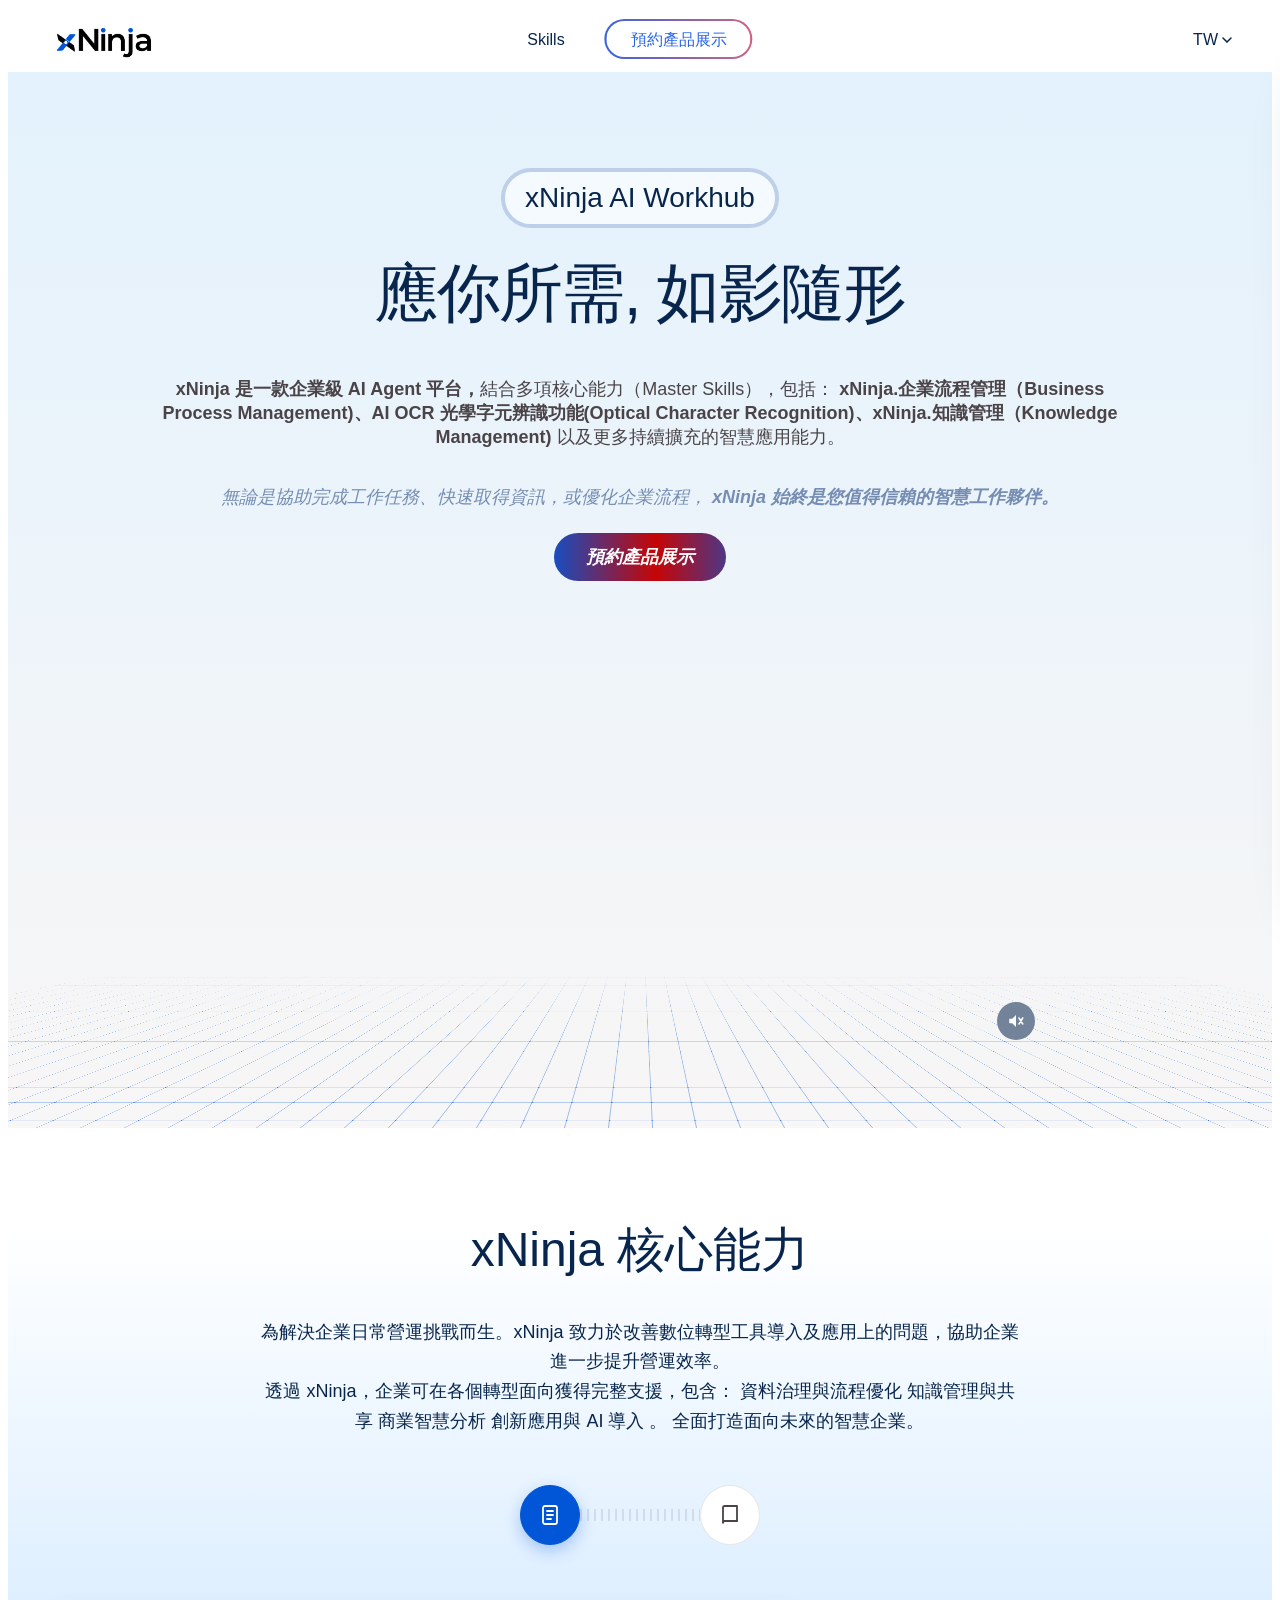
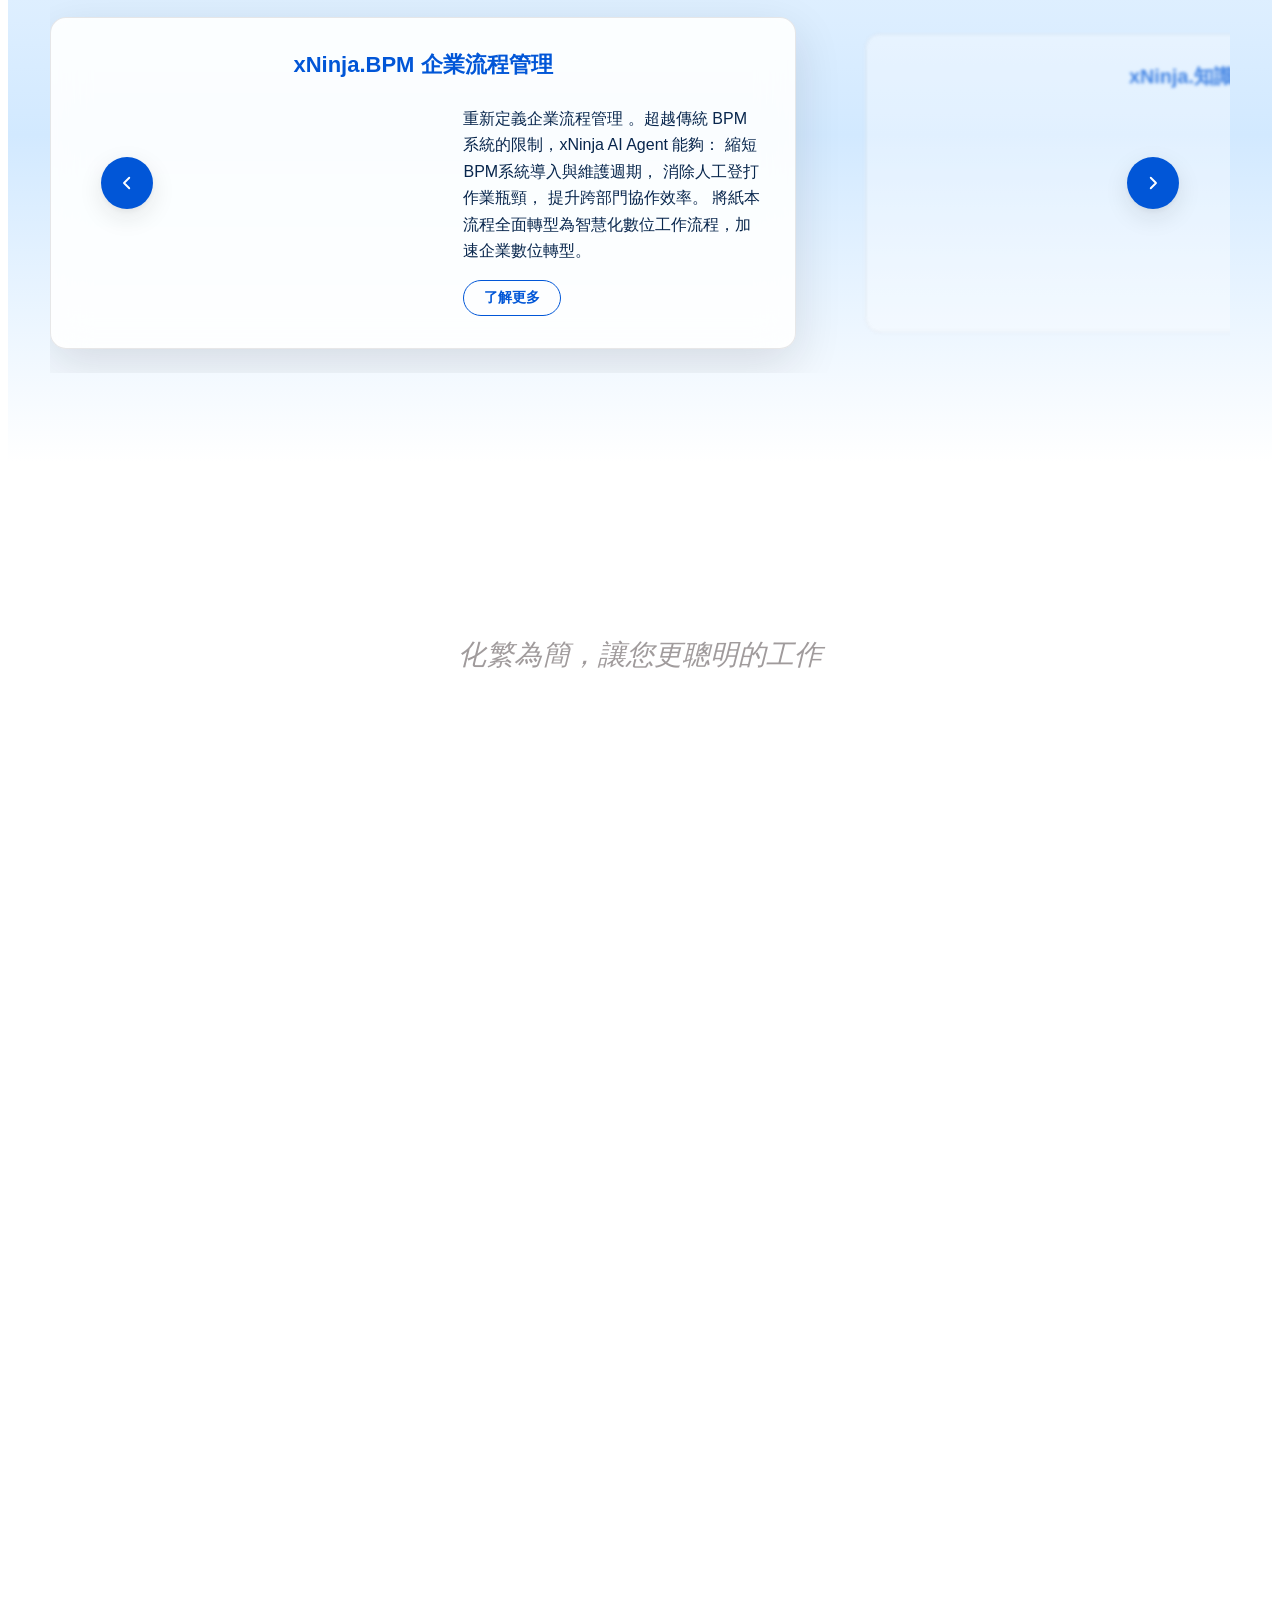
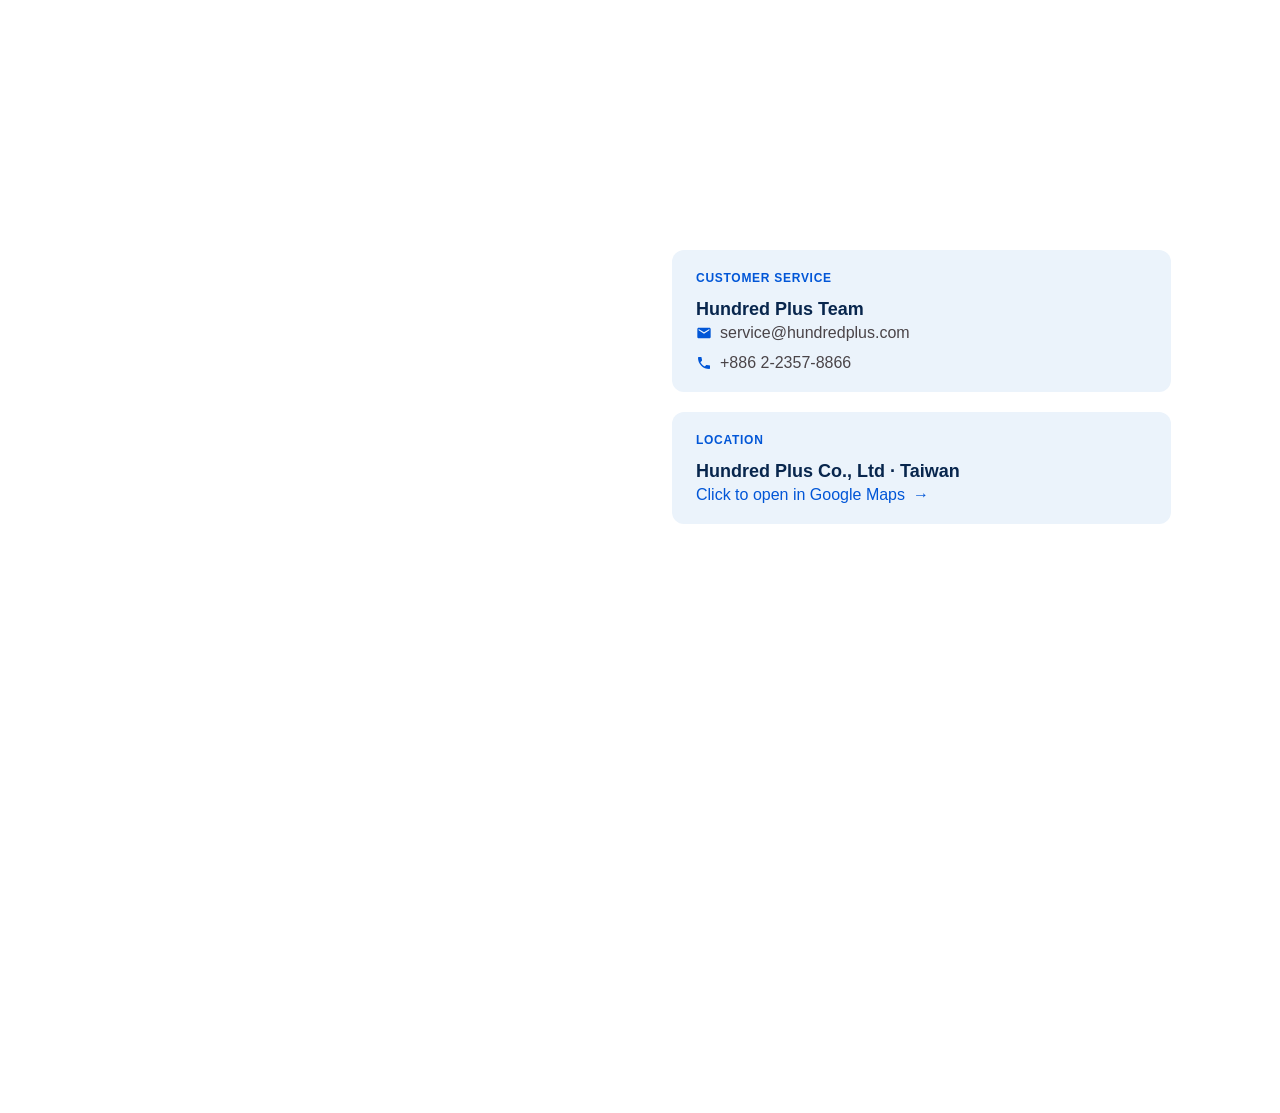
==== commit f4770a93: "updates" ====
--- a/tw.html
+++ b/tw.html
@@ -339,53 +339,15 @@
           <article class="skill-card skill-card--active" data-video-key="skills.bpm.video">
             <h3 class="skill-card__title">xNinja.BPM 企業流程管理</h3>
             <div class="skill-card__body">
-            <div class="skill_section__video" data-skill-video>
-  <video
+                 <div class="skill_section__video">
+  <iframe
     class="skill_section__media"
-    muted
-    loop
-    playsinline
-    preload="none"
-    poster="assets/images/bpm-video-poster.jpg">
-    <source src="assets/video/bpm-demo.webm" type="video/webm">
-    <source src="assets/video/bpm-demo.mp4" type="video/mp4">
-  </video>
-
-  <div class="skill_section__controls">
-    <div class="skill_section__controls-group">
-      <button type="button" class="skill_section__btn" data-skill-back aria-label="Back 10 seconds">
-        <svg class="skill_section__icon" viewBox="0 0 24 24" aria-hidden="true">
-          <path d="M11 5v14L2 12zM20 5v14l-9-7z" fill="currentColor"/>
-        </svg>
-      </button>
-
-      <button type="button" class="skill_section__btn" data-skill-playpause data-playing="false" aria-label="Play">
-        <svg class="skill_section__icon skill_section__icon--play" viewBox="0 0 24 24" aria-hidden="true">
-          <path d="M8 5v14l11-7z" fill="currentColor"/>
-        </svg>
-        <svg class="skill_section__icon skill_section__icon--pause" viewBox="0 0 24 24" aria-hidden="true">
-          <path d="M7 5h3v14H7zM14 5h3v14h-3z" fill="currentColor"/>
-        </svg>
-      </button>
-
-      <button type="button" class="skill_section__btn" data-skill-forward aria-label="Forward 10 seconds">
-        <svg class="skill_section__icon" viewBox="0 0 24 24" aria-hidden="true">
-          <path d="M13 5v14l9-7zM4 5v14l9-7z" fill="currentColor"/>
-        </svg>
-      </button>
-    </div>
-
-    <button type="button" class="skill_section__btn" data-sound-toggle aria-pressed="false" aria-label="Turn on sound">
-      <svg class="skill_section__icon skill_section__icon--muted" viewBox="0 0 24 24" aria-hidden="true">
-        <path d="M3 9v6h4l5 5V4L7 9H3z" fill="currentColor"/>
-        <path d="M16 8l5 8M21 8l-5 8" stroke="currentColor" stroke-width="2" stroke-linecap="round" fill="none"/>
-      </svg>
-      <svg class="skill_section__icon skill_section__icon--sound" viewBox="0 0 24 24" aria-hidden="true">
-        <path d="M3 9v6h4l5 5V4L7 9H3z" fill="currentColor"/>
-        <path d="M16 9a4 4 0 0 1 0 6M18.5 6.5a8 8 0 0 1 0 11" fill="none" stroke="currentColor" stroke-width="2" stroke-linecap="round"/>
-      </svg>
-    </button>
-  </div>
+    src="https://www.youtube.com/embed/VIDEO_ID?autoplay=1&mute=1&loop=1&playlist=VIDEO_ID&controls=1&playsinline=1&rel=0&modestbranding=1"
+    title="xNinja demo"
+    style="width:100%; aspect-ratio:16/9; border:0; display:block;"
+    allow="autoplay; encrypted-media; picture-in-picture"
+    allowfullscreen
+  ></iframe>
 </div>
               <div class="skill-card__text">
                 <p class="skill-card__desc text-body">
@@ -405,44 +367,15 @@
           <article class="skill-card" data-video-key="skills.km.video">
             <h3 class="skill-card__title">xNinja.知識管理</h3>
             <div class="skill-card__body">
-          <div class="skill_section__video" data-skill-video>
-  <video
+                    <div class="skill_section__video">
+  <iframe
     class="skill_section__media"
-    muted
-    loop
-    playsinline
-    preload="none"
-    poster="assets/images/km-video-poster.jpg">
-    <source src="assets/video/km-demo.webm" type="video/webm">
-    <source src="assets/video/km-demo.mp4" type="video/mp4">
-  </video>
-
-  <div class="skill_section__controls">
-    <div class="skill_section__controls-group">
-      <button type="button" class="skill_section__btn" data-skill-back aria-label="Back 10 seconds">
-        <svg class="skill_section__icon" viewBox="0 0 24 24" aria-hidden="true">
-          <path d="M11 5v14L2 12zM20 5v14l-9-7z" fill="currentColor"/>
-        </svg>
-      </button>
-
-      <button type="button" class="skill_section__btn" data-skill-playpause data-playing="false" aria-label="Play">
-        <svg class="skill_section__icon skill_section__icon--play" viewBox="0 0 24 24" aria-hidden="true">
-          <path d="M8 5v14l11-7z" fill="currentColor"/>
-        </svg>
-        <svg class="skill_section__icon skill_section__icon--pause" viewBox="0 0 24 24" aria-hidden="true">
-          <path d="M7 5h3v14H7zM14 5h3v14h-3z" fill="currentColor"/>
-        </svg>
-      </button>
-
-      <button type="button" class="skill_section__btn" data-skill-forward aria-label="Forward 10 seconds">
-        <svg class="skill_section__icon" viewBox="0 0 24 24" aria-hidden="true">
-          <path d="M13 5v14l9-7zM4 5v14l9-7z" fill="currentColor"/>
-        </svg>
-      </button>
-    </div>
-
- 
-  </div>
+    src="https://www.youtube.com/embed/VIDEO_ID?autoplay=1&mute=1&loop=1&playlist=VIDEO_ID&controls=1&playsinline=1&rel=0&modestbranding=1"
+    title="xNinja demo"
+    style="width:100%; aspect-ratio:16/9; border:0; display:block;"
+    allow="autoplay; encrypted-media; picture-in-picture"
+    allowfullscreen
+  ></iframe>
 </div>
               <div class="skill-card__text">
                 <p class="skill-card__desc text-body">
--- a/css/fonts.css
+++ b/css/fonts.css
@@ -3,127 +3,93 @@
    ========================================================================== */
 @font-face {
   font-family: "Montserrat";
-  src: url("/assets/fonts/montserrat/Montserrat-Thin.ttf") format("truetype");
+  src: url("../assets/fonts/montserrat/Montserrat-Thin.ttf") format("truetype");
   font-weight: 100; font-style: normal; font-display: swap;
 }
 @font-face {
   font-family: "Montserrat";
-  src: url("/assets/fonts/montserrat/Montserrat-ThinItalic.ttf") format("truetype");
+  src: url("../assets/fonts/montserrat/Montserrat-ThinItalic.ttf") format("truetype");
   font-weight: 100; font-style: italic; font-display: swap;
 }
 @font-face {
   font-family: "Montserrat";
-  src: url("/assets/fonts/montserrat/Montserrat-ExtraLight.ttf") format("truetype");
+  src: url("../assets/fonts/montserrat/Montserrat-ExtraLight.ttf") format("truetype");
   font-weight: 200; font-style: normal; font-display: swap;
 }
 @font-face {
   font-family: "Montserrat";
-  src: url("/assets/fonts/montserrat/Montserrat-ExtraLightItalic.ttf") format("truetype");
+  src: url("../assets/fonts/montserrat/Montserrat-ExtraLightItalic.ttf") format("truetype");
   font-weight: 200; font-style: italic; font-display: swap;
 }
 @font-face {
   font-family: "Montserrat";
-  src: url("/assets/fonts/montserrat/Montserrat-Light.ttf") format("truetype");
+  src: url("../assets/fonts/montserrat/Montserrat-Light.ttf") format("truetype");
   font-weight: 300; font-style: normal; font-display: swap;
 }
 @font-face {
   font-family: "Montserrat";
-  src: url("/assets/fonts/montserrat/Montserrat-LightItalic.ttf") format("truetype");
+  src: url("../assets/fonts/montserrat/Montserrat-LightItalic.ttf") format("truetype");
   font-weight: 300; font-style: italic; font-display: swap;
 }
 @font-face {
   font-family: "Montserrat";
-  src: url("/assets/fonts/montserrat/Montserrat-Regular.ttf") format("truetype");
+  src: url("../assets/fonts/montserrat/Montserrat-Regular.ttf") format("truetype");
   font-weight: 400; font-style: normal; font-display: swap;
 }
 @font-face {
   font-family: "Montserrat";
-  src: url("/assets/fonts/montserrat/Montserrat-Italic.ttf") format("truetype");
+  src: url("../assets/fonts/montserrat/Montserrat-Italic.ttf") format("truetype");
   font-weight: 400; font-style: italic; font-display: swap;
 }
 @font-face {
   font-family: "Montserrat";
-  src: url("/assets/fonts/montserrat/Montserrat-Medium.ttf") format("truetype");
+  src: url("../assets/fonts/montserrat/Montserrat-Medium.ttf") format("truetype");
   font-weight: 500; font-style: normal; font-display: swap;
 }
 @font-face {
   font-family: "Montserrat";
-  src: url("/assets/fonts/montserrat/Montserrat-MediumItalic.ttf") format("truetype");
+  src: url("../assets/fonts/montserrat/Montserrat-MediumItalic.ttf") format("truetype");
   font-weight: 500; font-style: italic; font-display: swap;
 }
 @font-face {
   font-family: "Montserrat";
-  src: url("/assets/fonts/montserrat/Montserrat-SemiBold.ttf") format("truetype");
+  src: url("../assets/fonts/montserrat/Montserrat-SemiBold.ttf") format("truetype");
   font-weight: 600; font-style: normal; font-display: swap;
 }
 @font-face {
   font-family: "Montserrat";
-  src: url("/assets/fonts/montserrat/Montserrat-SemiBoldItalic.ttf") format("truetype");
+  src: url("../assets/fonts/montserrat/Montserrat-SemiBoldItalic.ttf") format("truetype");
   font-weight: 600; font-style: italic; font-display: swap;
 }
 @font-face {
   font-family: "Montserrat";
-  src: url("/assets/fonts/montserrat/Montserrat-Bold.ttf") format("truetype");
+  src: url("../assets/fonts/montserrat/Montserrat-Bold.ttf") format("truetype");
   font-weight: 700; font-style: normal; font-display: swap;
 }
 @font-face {
   font-family: "Montserrat";
-  src: url("/assets/fonts/montserrat/Montserrat-BoldItalic.ttf") format("truetype");
+  src: url("../assets/fonts/montserrat/Montserrat-BoldItalic.ttf") format("truetype");
   font-weight: 700; font-style: italic; font-display: swap;
 }
 @font-face {
   font-family: "Montserrat";
-  src: url("/assets/fonts/montserrat/Montserrat-ExtraBold.ttf") format("truetype");
+  src: url("../assets/fonts/montserrat/Montserrat-ExtraBold.ttf") format("truetype");
   font-weight: 800; font-style: normal; font-display: swap;
 }
 @font-face {
   font-family: "Montserrat";
-  src: url("/assets/fonts/montserrat/Montserrat-ExtraBoldItalic.ttf") format("truetype");
+  src: url("../assets/fonts/montserrat/Montserrat-ExtraBoldItalic.ttf") format("truetype");
   font-weight: 800; font-style: italic; font-display: swap;
 }
 @font-face {
   font-family: "Montserrat";
-  src: url("/assets/fonts/montserrat/Montserrat-Black.ttf") format("truetype");
+  src: url("../assets/fonts/montserrat/Montserrat-Black.ttf") format("truetype");
   font-weight: 900; font-style: normal; font-display: swap;
 }
 @font-face {
   font-family: "Montserrat";
-  src: url("/assets/fonts/montserrat/Montserrat-BlackItalic.ttf") format("truetype");
+  src: url("../assets/fonts/montserrat/Montserrat-BlackItalic.ttf") format("truetype");
   font-weight: 900; font-style: italic; font-display: swap;
-}
-
-/* ==========================================================================
-   FONT FACES — DM Mono
-   ========================================================================== */
-@font-face {
-  font-family: "DM Mono";
-  src: url("/assets/fonts/dm_mono/DMMono-Light.ttf") format("truetype");
-  font-weight: 300; font-style: normal; font-display: swap;
-}
-@font-face {
-  font-family: "DM Mono";
-  src: url("/assets/fonts/dm_mono/DMMono-LightItalic.ttf") format("truetype");
-  font-weight: 300; font-style: italic; font-display: swap;
-}
-@font-face {
-  font-family: "DM Mono";
-  src: url("/assets/fonts/dm_mono/DMMono-Regular.ttf") format("truetype");
-  font-weight: 400; font-style: normal; font-display: swap;
-}
-@font-face {
-  font-family: "DM Mono";
-  src: url("/assets/fonts/dm_mono/DMMono-Italic.ttf") format("truetype");
-  font-weight: 400; font-style: italic; font-display: swap;
-}
-@font-face {
-  font-family: "DM Mono";
-  src: url("/assets/fonts/dm_mono/DMMono-Medium.ttf") format("truetype");
-  font-weight: 500; font-style: normal; font-display: swap;
-}
-@font-face {
-  font-family: "DM Mono";
-  src: url("/assets/fonts/dm_mono/DMMono-MediumItalic.ttf") format("truetype");
-  font-weight: 500; font-style: italic; font-display: swap;
 }
 
 /* ==========================================================================
@@ -131,42 +97,42 @@
    ========================================================================== */
 @font-face {
   font-family: "ChironGoRoundTC";
-  src: url("/assets/fonts/chiron_go_round_tw/ChironGoRoundTC-ExtraLight.ttf") format("truetype");
+  src: url("../assets/fonts/chiron_go_round_tw/ChironGoRoundTC-ExtraLight.ttf") format("truetype");
   font-weight: 200; font-style: normal; font-display: swap;
 }
 @font-face {
   font-family: "ChironGoRoundTC";
-  src: url("/assets/fonts/chiron_go_round_tw/ChironGoRoundTC-Light.ttf") format("truetype");
+  src: url("../assets/fonts/chiron_go_round_tw/ChironGoRoundTC-Light.ttf") format("truetype");
   font-weight: 300; font-style: normal; font-display: swap;
 }
 @font-face {
   font-family: "ChironGoRoundTC";
-  src: url("/assets/fonts/chiron_go_round_tw/ChironGoRoundTC-Regular.ttf") format("truetype");
+  src: url("../assets/fonts/chiron_go_round_tw/ChironGoRoundTC-Regular.ttf") format("truetype");
   font-weight: 400; font-style: normal; font-display: swap;
 }
 @font-face {
   font-family: "ChironGoRoundTC";
-  src: url("/assets/fonts/chiron_go_round_tw/ChironGoRoundTC-Medium.ttf") format("truetype");
+  src: url("../assets/fonts/chiron_go_round_tw/ChironGoRoundTC-Medium.ttf") format("truetype");
   font-weight: 500; font-style: normal; font-display: swap;
 }
 @font-face {
   font-family: "ChironGoRoundTC";
-  src: url("/assets/fonts/chiron_go_round_tw/ChironGoRoundTC-SemiBold.ttf") format("truetype");
+  src: url("../assets/fonts/chiron_go_round_tw/ChironGoRoundTC-SemiBold.ttf") format("truetype");
   font-weight: 600; font-style: normal; font-display: swap;
 }
 @font-face {
   font-family: "ChironGoRoundTC";
-  src: url("/assets/fonts/chiron_go_round_tw/ChironGoRoundTC-Bold.ttf") format("truetype");
+  src: url("../assets/fonts/chiron_go_round_tw/ChironGoRoundTC-Bold.ttf") format("truetype");
   font-weight: 700; font-style: normal; font-display: swap;
 }
 @font-face {
   font-family: "ChironGoRoundTC";
-  src: url("/assets/fonts/chiron_go_round_tw/ChironGoRoundTC-ExtraBold.ttf") format("truetype");
+  src: url("../assets/fonts/chiron_go_round_tw/ChironGoRoundTC-ExtraBold.ttf") format("truetype");
   font-weight: 800; font-style: normal; font-display: swap;
 }
 @font-face {
   font-family: "ChironGoRoundTC";
-  src: url("/assets/fonts/chiron_go_round_tw/ChironGoRoundTC-Black.ttf") format("truetype");
+  src: url("../assets/fonts/chiron_go_round_tw/ChironGoRoundTC-Black.ttf") format("truetype");
   font-weight: 900; font-style: normal; font-display: swap;
 }
 
@@ -175,46 +141,46 @@
    ========================================================================== */
 @font-face {
   font-family: "Noto Sans TC";
-  src: url("/assets/fonts/noto_sans_tw/NotoSansTC-Thin.ttf") format("truetype");
+  src: url("../assets/fonts/noto_sans_tw/NotoSansTC-Thin.ttf") format("truetype");
   font-weight: 100; font-style: normal; font-display: swap;
 }
 @font-face {
   font-family: "Noto Sans TC";
-  src: url("/assets/fonts/noto_sans_tw/NotoSansTC-ExtraLight.ttf") format("truetype");
+  src: url("../assets/fonts/noto_sans_tw/NotoSansTC-ExtraLight.ttf") format("truetype");
   font-weight: 200; font-style: normal; font-display: swap;
 }
 @font-face {
   font-family: "Noto Sans TC";
-  src: url("/assets/fonts/noto_sans_tw/NotoSansTC-Light.ttf") format("truetype");
+  src: url("../assets/fonts/noto_sans_tw/NotoSansTC-Light.ttf") format("truetype");
   font-weight: 300; font-style: normal; font-display: swap;
 }
 @font-face {
   font-family: "Noto Sans TC";
-  src: url("/assets/fonts/noto_sans_tw/NotoSansTC-Regular.ttf") format("truetype");
+  src: url("../assets/fonts/noto_sans_tw/NotoSansTC-Regular.ttf") format("truetype");
   font-weight: 400; font-style: normal; font-display: swap;
 }
 @font-face {
   font-family: "Noto Sans TC";
-  src: url("/assets/fonts/noto_sans_tw/NotoSansTC-Medium.ttf") format("truetype");
+  src: url("../assets/fonts/noto_sans_tw/NotoSansTC-Medium.ttf") format("truetype");
   font-weight: 500; font-style: normal; font-display: swap;
 }
 @font-face {
   font-family: "Noto Sans TC";
-  src: url("/assets/fonts/noto_sans_tw/NotoSansTC-SemiBold.ttf") format("truetype");
+  src: url("../assets/fonts/noto_sans_tw/NotoSansTC-SemiBold.ttf") format("truetype");
   font-weight: 600; font-style: normal; font-display: swap;
 }
 @font-face {
   font-family: "Noto Sans TC";
-  src: url("/assets/fonts/noto_sans_tw/NotoSansTC-Bold.ttf") format("truetype");
+  src: url("../assets/fonts/noto_sans_tw/NotoSansTC-Bold.ttf") format("truetype");
   font-weight: 700; font-style: normal; font-display: swap;
 }
 @font-face {
   font-family: "Noto Sans TC";
-  src: url("/assets/fonts/noto_sans_tw/NotoSansTC-ExtraBold.ttf") format("truetype");
+  src: url("../assets/fonts/noto_sans_tw/NotoSansTC-ExtraBold.ttf") format("truetype");
   font-weight: 800; font-style: normal; font-display: swap;
 }
 @font-face {
   font-family: "Noto Sans TC";
-  src: url("/assets/fonts/noto_sans_tw/NotoSansTC-Black.ttf") format("truetype");
+  src: url("../assets/fonts/noto_sans_tw/NotoSansTC-Black.ttf") format("truetype");
   font-weight: 900; font-style: normal; font-display: swap;
 }
--- a/css/cta.css
+++ b/css/cta.css
@@ -8,7 +8,7 @@
   margin: 0 auto;
   padding: clamp(40px, 6vw, 80px);
   border-radius: var(--radius-2xl);
-  background-image: url("/assets/images/cta-bg.png");
+  background-image: url("../assets/images/cta-bg.png");
   overflow: hidden;
 }
 
